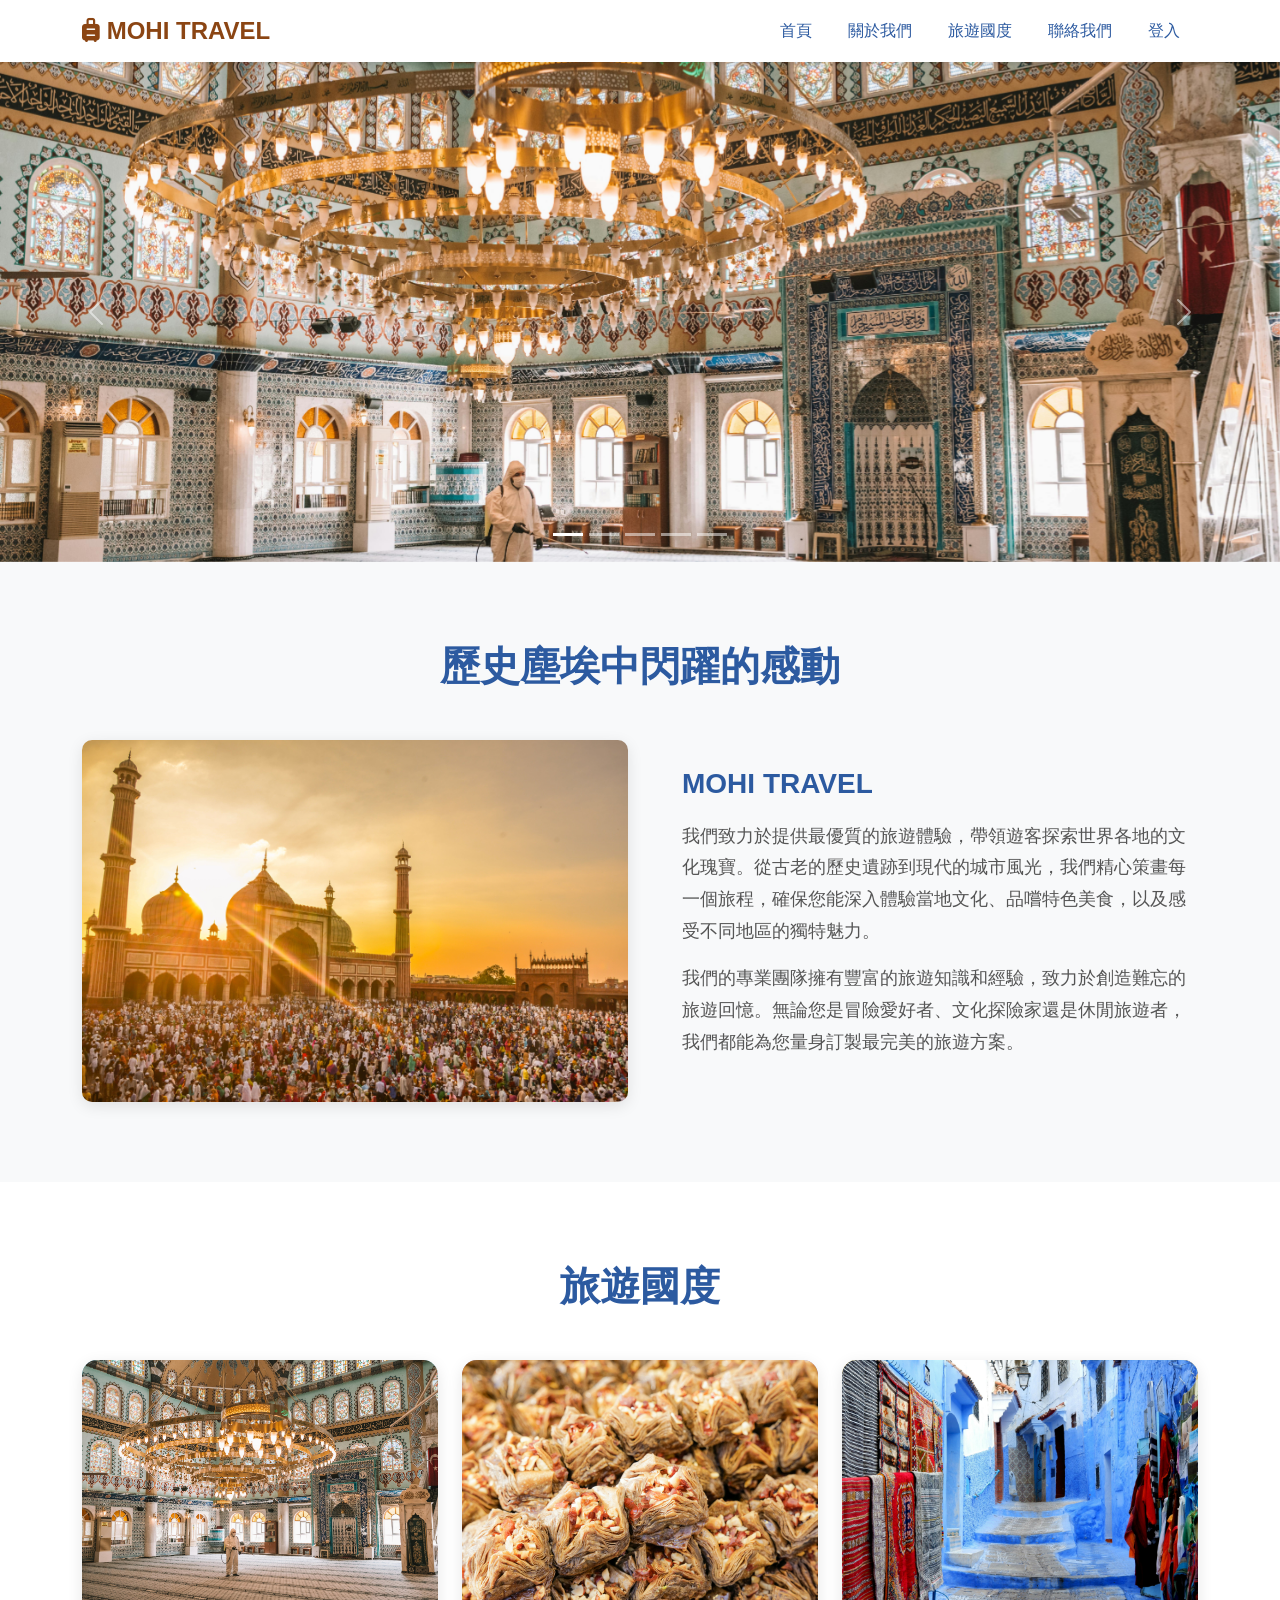
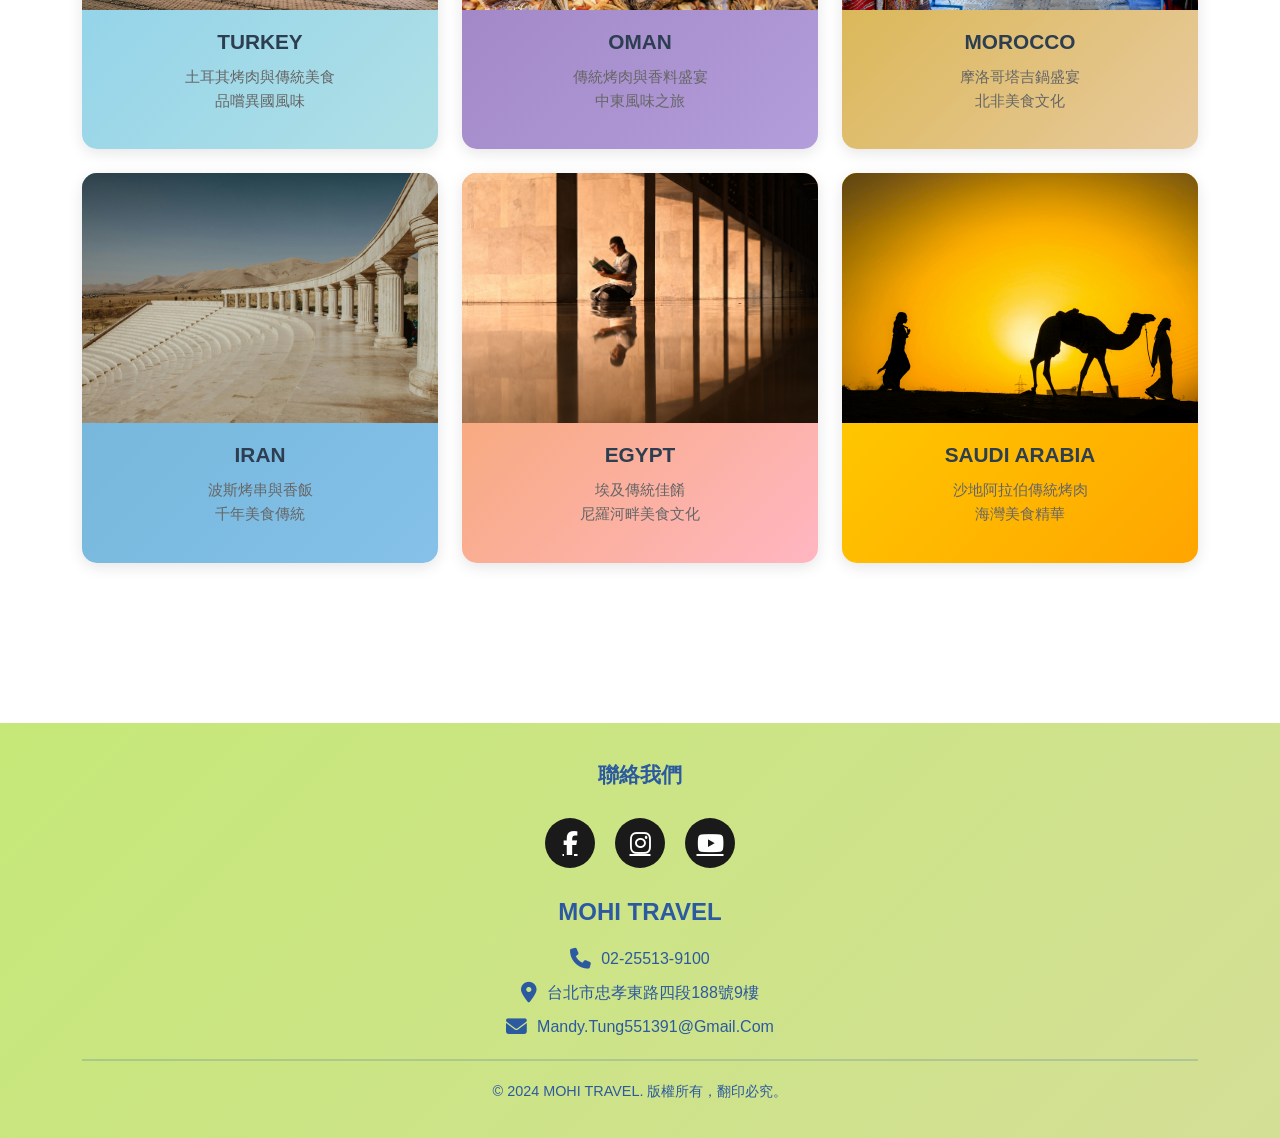
==== index.html @ f5dbd7e9 "Initial website commit" ====
<!DOCTYPE html>
<html lang="zh-TW">
<head>
    <meta charset="UTF-8">
    <meta name="viewport" content="width=device-width, initial-scale=1.0">
    <title>MOHI TRAVEL - 旅遊世界</title>
    <!-- Bootstrap CSS -->
    <link href="css/bootstrap.min.css" rel="stylesheet">
    <!-- Icons CSS -->
    <link rel="stylesheet" href="css/icons.css">
    <!-- Custom Styles -->
    <link rel="stylesheet" href="css/style.css">
</head>
<body>
    <!-- Navigation Bar -->
    <nav class="navbar navbar-expand-lg navbar-light sticky-top">
        <div class="container">
            <a class="navbar-brand" href="#home">
                <i class="fas fa-suitcase-rolling"></i> MOHI TRAVEL
            </a>
            <button class="navbar-toggler" type="button" data-bs-toggle="collapse" data-bs-target="#navbarNav">
                <span class="navbar-toggler-icon"></span>
            </button>
            <div class="collapse navbar-collapse" id="navbarNav">
                <ul class="navbar-nav ms-auto">
                    <li class="nav-item">
                        <a class="nav-link" href="#home">首頁</a>
                    </li>
                    <li class="nav-item">
                        <a class="nav-link" href="#about">關於我們</a>
                    </li>
                    <li class="nav-item">
                        <a class="nav-link" href="#products">旅遊國度</a>
                    </li>
                    <li class="nav-item">
                        <a class="nav-link" href="#contact">聯絡我們</a>
                    </li>
                    <li class="nav-item">
                        <a class="nav-link" href="#login">登入</a>
                    </li>
                </ul>
            </div>
        </div>
    </nav>

    <!-- Carousel Section -->
    <section id="home" class="carousel-section">
        <div id="carouselExampleIndicators" class="carousel slide" data-bs-ride="carousel">
            <div class="carousel-indicators">
                <button type="button" data-bs-target="#carouselExampleIndicators" data-bs-slide-to="0" class="active"></button>
                <button type="button" data-bs-target="#carouselExampleIndicators" data-bs-slide-to="1"></button>
                <button type="button" data-bs-target="#carouselExampleIndicators" data-bs-slide-to="2"></button>
                <button type="button" data-bs-target="#carouselExampleIndicators" data-bs-slide-to="3"></button>
                <button type="button" data-bs-target="#carouselExampleIndicators" data-bs-slide-to="4"></button>
            </div>
            <div class="carousel-inner">
                <div class="carousel-item active">
                    <img src="images/TURKEY.jpg" class="d-block w-100" alt="土耳其">
                </div>
                <div class="carousel-item">
                    <img src="images/pexels-anthony-rahayel-125801377-16107643.jpg" class="d-block w-100" alt="阿曼">
                </div>
                <div class="carousel-item">
                    <img src="images/MOROCCO.jpg" class="d-block w-100" alt="摩洛哥">
                </div>
                <div class="carousel-item">
                    <img src="images/IRAN.jpg" class="d-block w-100" alt="伊朗">
                </div>
                <div class="carousel-item">
                    <img src="images/ARB.jpg" class="d-block w-100" alt="埃及">
                </div>
            </div>
            <button class="carousel-control-prev" type="button" data-bs-target="#carouselExampleIndicators" data-bs-slide="prev">
                <span class="carousel-control-prev-icon"></span>
            </button>
            <button class="carousel-control-next" type="button" data-bs-target="#carouselExampleIndicators" data-bs-slide="next">
                <span class="carousel-control-next-icon"></span>
            </button>
        </div>
    </section>

    <!-- About Section -->
    <section id="about" class="about-section">
        <div class="container">
            <h2 class="about-title">歷史塵埃中閃躍的感動</h2>
            <div class="row align-items-center">
                <div class="col-lg-6 mb-4 mb-lg-0">
                    <img src="images/pexels-rayn-l-1656184-3163677.jpg" alt="關於我們" class="img-fluid about-image">
                </div>
                <div class="col-lg-6">
                    <div class="about-text">
                        <h3>MOHI TRAVEL</h3>
                        <p>
                            我們致力於提供最優質的旅遊體驗，帶領遊客探索世界各地的文化瑰寶。從古老的歷史遺跡到現代的城市風光，我們精心策畫每一個旅程，確保您能深入體驗當地文化、品嚐特色美食，以及感受不同地區的獨特魅力。
                        </p>
                        <p>
                            我們的專業團隊擁有豐富的旅遊知識和經驗，致力於創造難忘的旅遊回憶。無論您是冒險愛好者、文化探險家還是休閒旅遊者，我們都能為您量身訂製最完美的旅遊方案。
                        </p>
                    </div>
                </div>
            </div>
        </div>
    </section>

    <!-- Products Section -->
    <section id="products" class="products-section">
        <div class="container">
            <h2 class="products-title">旅遊國度</h2>
            <div class="row g-4">
                <!-- Turkey Card -->
                <div class="col-md-6 col-lg-4">
                    <div class="product-card card-turkey">
                        <img src="images/TURKEY.jpg" alt="土耳其美食" class="product-card-img">
                        <div class="product-card-body">
                            <h5 class="product-card-title">TURKEY</h5>
                            <p class="product-card-text">
                                土耳其烤肉與傳統美食<br>品嚐異國風味
                            </p>
                        </div>
                    </div>
                </div>

                <!-- Oman Card -->
                <div class="col-md-6 col-lg-4">
                    <div class="product-card card-oman">
                        <img src="images/pexels-anthony-rahayel-125801377-16107643.jpg" alt="阿曼美食" class="product-card-img">
                        <div class="product-card-body">
                            <h5 class="product-card-title">OMAN</h5>
                            <p class="product-card-text">
                                傳統烤肉與香料盛宴<br>中東風味之旅
                            </p>
                        </div>
                    </div>
                </div>

                <!-- Morocco Card -->
                <div class="col-md-6 col-lg-4">
                    <div class="product-card card-morocco">
                        <img src="images/MOROCCO.jpg" alt="摩洛哥美食" class="product-card-img">
                        <div class="product-card-body">
                            <h5 class="product-card-title">MOROCCO</h5>
                            <p class="product-card-text">
                                摩洛哥塔吉鍋盛宴<br>北非美食文化
                            </p>
                        </div>
                    </div>
                </div>

                <!-- Iran Card -->
                <div class="col-md-6 col-lg-4">
                    <div class="product-card card-iran">
                        <img src="images/IRAN.jpg" alt="伊朗美食" class="product-card-img">
                        <div class="product-card-body">
                            <h5 class="product-card-title">IRAN</h5>
                            <p class="product-card-text">
                                波斯烤串與香飯<br>千年美食傳統
                            </p>
                        </div>
                    </div>
                </div>

                <!-- Egypt Card -->
                <div class="col-md-6 col-lg-4">
                    <div class="product-card card-egypt">
                        <img src="images/ANNA.jpg" alt="埃及美食" class="product-card-img">
                        <div class="product-card-body">
                            <h5 class="product-card-title">EGYPT</h5>
                            <p class="product-card-text">
                                埃及傳統佳餚<br>尼羅河畔美食文化
                            </p>
                        </div>
                    </div>
                </div>

                <!-- Saudi Arabia Card -->
                <div class="col-md-6 col-lg-4">
                    <div class="product-card card-saudi">
                        <img src="images/ARB.jpg" alt="沙地阿拉伯美食" class="product-card-img">
                        <div class="product-card-body">
                            <h5 class="product-card-title">SAUDI ARABIA</h5>
                            <p class="product-card-text">
                                沙地阿拉伯傳統烤肉<br>海灣美食精華
                            </p>
                        </div>
                    </div>
                </div>
            </div>
        </div>
    </section>

    <!-- Footer -->
    <footer id="contact" class="footer">
        <div class="container">
            <h3 class="footer-title">聯絡我們</h3>
            
            <!-- Social Icons -->
            <div class="social-icons">
                <a href="https://facebook.com" target="_blank" title="Facebook">
                    <i class="fab fa-facebook-f"></i>
                </a>
                <a href="https://instagram.com" target="_blank" title="Instagram">
                    <i class="fab fa-instagram"></i>
                </a>
                <a href="https://youtube.com" target="_blank" title="YouTube">
                    <i class="fab fa-youtube"></i>
                </a>
            </div>

            <!-- Contact Information -->
            <div class="contact-info">
                <h4 style="color: #2c5aa0; font-weight: bold; margin-bottom: 20px;">MOHI TRAVEL</h4>
                
                <div class="contact-item">
                    <i class="fas fa-phone"></i>
                    <span>02-25513-9100</span>
                </div>
                
                <div class="contact-item">
                    <i class="fas fa-map-marker-alt"></i>
                    <span>台北市忠孝東路四段188號9樓</span>
                </div>
                
                <div class="contact-item">
                    <i class="fas fa-envelope"></i>
                    <span>Mandy.Tung551391@Gmail.Com</span>
                </div>
            </div>

            <!-- Copyright -->
            <div class="copyright">
                <p>&copy; 2024 MOHI TRAVEL. 版權所有，翻印必究。</p>
            </div>
        </div>
    </footer>

    <!-- Bootstrap JS -->
    <script src="js/bootstrap.bundle.min.js"></script>
</body>
</html>
---- css/icons.css ----
/* Font Awesome Icons */
@import url('https://cdnjs.cloudflare.com/ajax/libs/font-awesome/6.4.0/css/all.min.css');
---- css/style.css ----
/* General Styles */
body {
    font-family: 'Microsoft YaHei', Arial, sans-serif;
}

/* Navigation Bar */
.navbar {
    background-color: #fff;
    box-shadow: 0 2px 4px rgba(0,0,0,0.1);
}

.navbar-brand {
    font-weight: bold;
    font-size: 1.5rem;
    color: #8B4513 !important;
}

.nav-link {
    color: #2c5aa0 !important;
    font-weight: 500;
    margin: 0 10px;
}

.nav-link:hover {
    color: #8B4513 !important;
}

/* Carousel */
.carousel-item {
    height: 500px;
    object-fit: cover;
}

.carousel-item img {
    height: 100%;
    object-fit: cover;
}

/* About Section */
.about-section {
    padding: 80px 0;
    background-color: #f8f9fa;
}

.about-title {
    color: #2c5aa0;
    font-size: 2.5rem;
    font-weight: bold;
    text-align: center;
    margin-bottom: 50px;
}

.about-image {
    border-radius: 10px;
    box-shadow: 0 4px 15px rgba(0,0,0,0.1);
}

.about-text {
    padding-left: 30px;
}

.about-text h3 {
    color: #2c5aa0;
    font-weight: bold;
    margin-bottom: 20px;
}

.about-text p {
    color: #555;
    line-height: 1.8;
    font-size: 1.1rem;
}

/* Product Section */
.products-section {
    padding: 80px 0;
}

.products-title {
    color: #2c5aa0;
    font-size: 2.5rem;
    font-weight: bold;
    text-align: center;
    margin-bottom: 50px;
}

.product-card {
    border-radius: 15px;
    overflow: hidden;
    box-shadow: 0 4px 15px rgba(0,0,0,0.1);
    transition: transform 0.3s ease;
    height: 100%;
}

.product-card:hover {
    transform: translateY(-10px);
}

.product-card-img {
    height: 250px;
    object-fit: cover;
}

.product-card-body {
    padding: 20px;
    text-align: center;
}

.product-card-title {
    font-weight: bold;
    font-size: 1.3rem;
    color: #2c3e50;
    margin-bottom: 10px;
}

.product-card-text {
    color: #666;
    font-size: 0.95rem;
    line-height: 1.6;
}

/* Country Cards Specific Colors */
.card-turkey {
    background: linear-gradient(135deg, #87CEEB 0%, #B0E0E6 100%);
}

.card-oman {
    background: linear-gradient(135deg, #9B7EBD 0%, #B39DDB 100%);
}

.card-morocco {
    background: linear-gradient(135deg, #D4AF37 0%, #E8CA9E 100%);
}

.card-iran {
    background: linear-gradient(135deg, #6FB3D5 0%, #85C1E9 100%);
}

.card-egypt {
    background: linear-gradient(135deg, #F4A460 0%, #FFB6C1 100%);
}

.card-saudi {
    background: linear-gradient(135deg, #FFD700 0%, #FFA500 100%);
}

/* Footer */
.footer {
    background: linear-gradient(135deg, #C5E878 0%, #D4DF96 100%);
    padding: 40px 0 20px;
    margin-top: 80px;
}

.footer-title {
    color: #2c5aa0;
    font-weight: bold;
    font-size: 1.3rem;
    text-align: center;
    margin-bottom: 30px;
}

.social-icons {
    display: flex;
    justify-content: center;
    gap: 20px;
    margin-bottom: 30px;
}

.social-icons a {
    display: inline-flex;
    align-items: center;
    justify-content: center;
    width: 50px;
    height: 50px;
    background-color: #1a1a1a;
    border-radius: 50%;
    color: white;
    font-size: 1.5rem;
    transition: background-color 0.3s ease;
}

.social-icons a:hover {
    background-color: #2c5aa0;
    text-decoration: none;
}

.contact-info {
    text-align: center;
    color: #2c5aa0;
    margin-bottom: 20px;
}

.contact-info p {
    margin: 10px 0;
    font-weight: 500;
}

.contact-item {
    display: flex;
    align-items: center;
    justify-content: center;
    gap: 10px;
    margin: 10px 0;
}

.contact-item i {
    font-size: 1.3rem;
}

.copyright {
    text-align: center;
    padding-top: 20px;
    border-top: 2px solid rgba(44, 90, 160, 0.2);
    color: #2c5aa0;
    margin-top: 20px;
    font-size: 0.9rem;
}
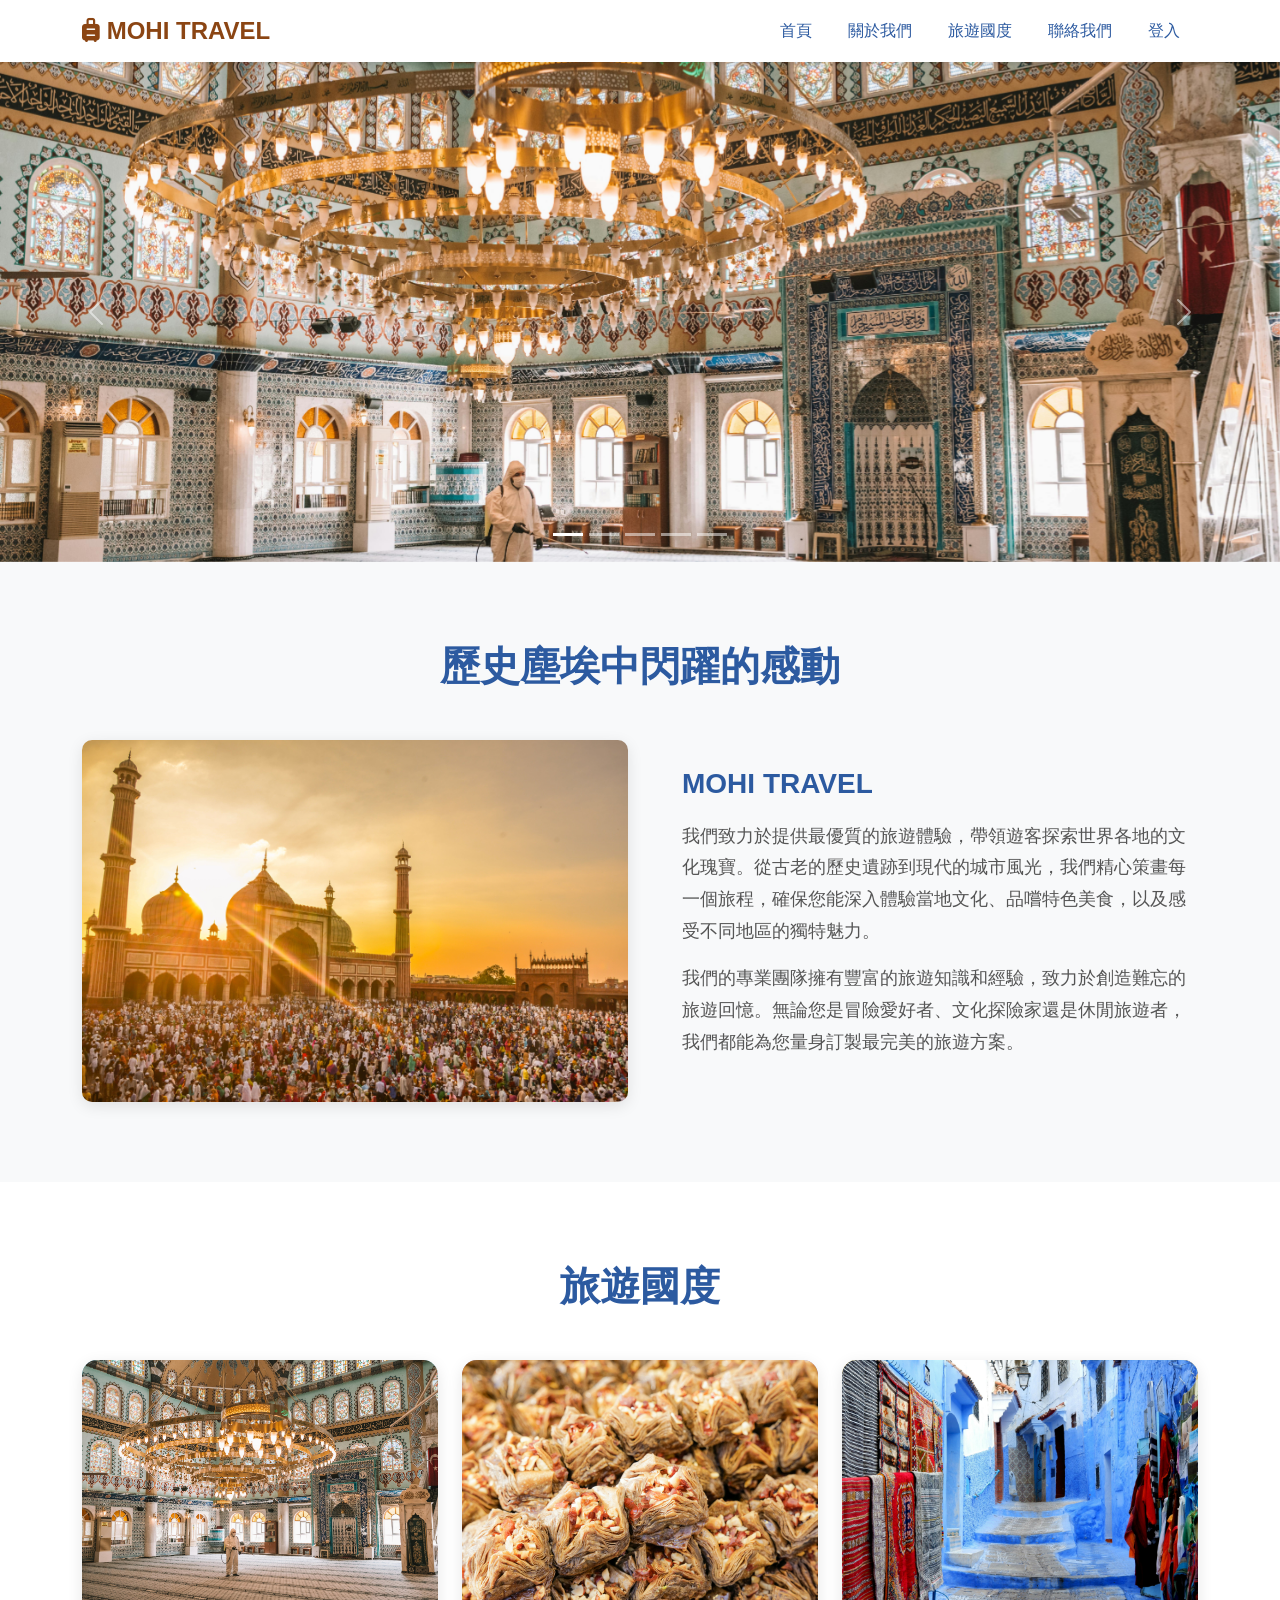
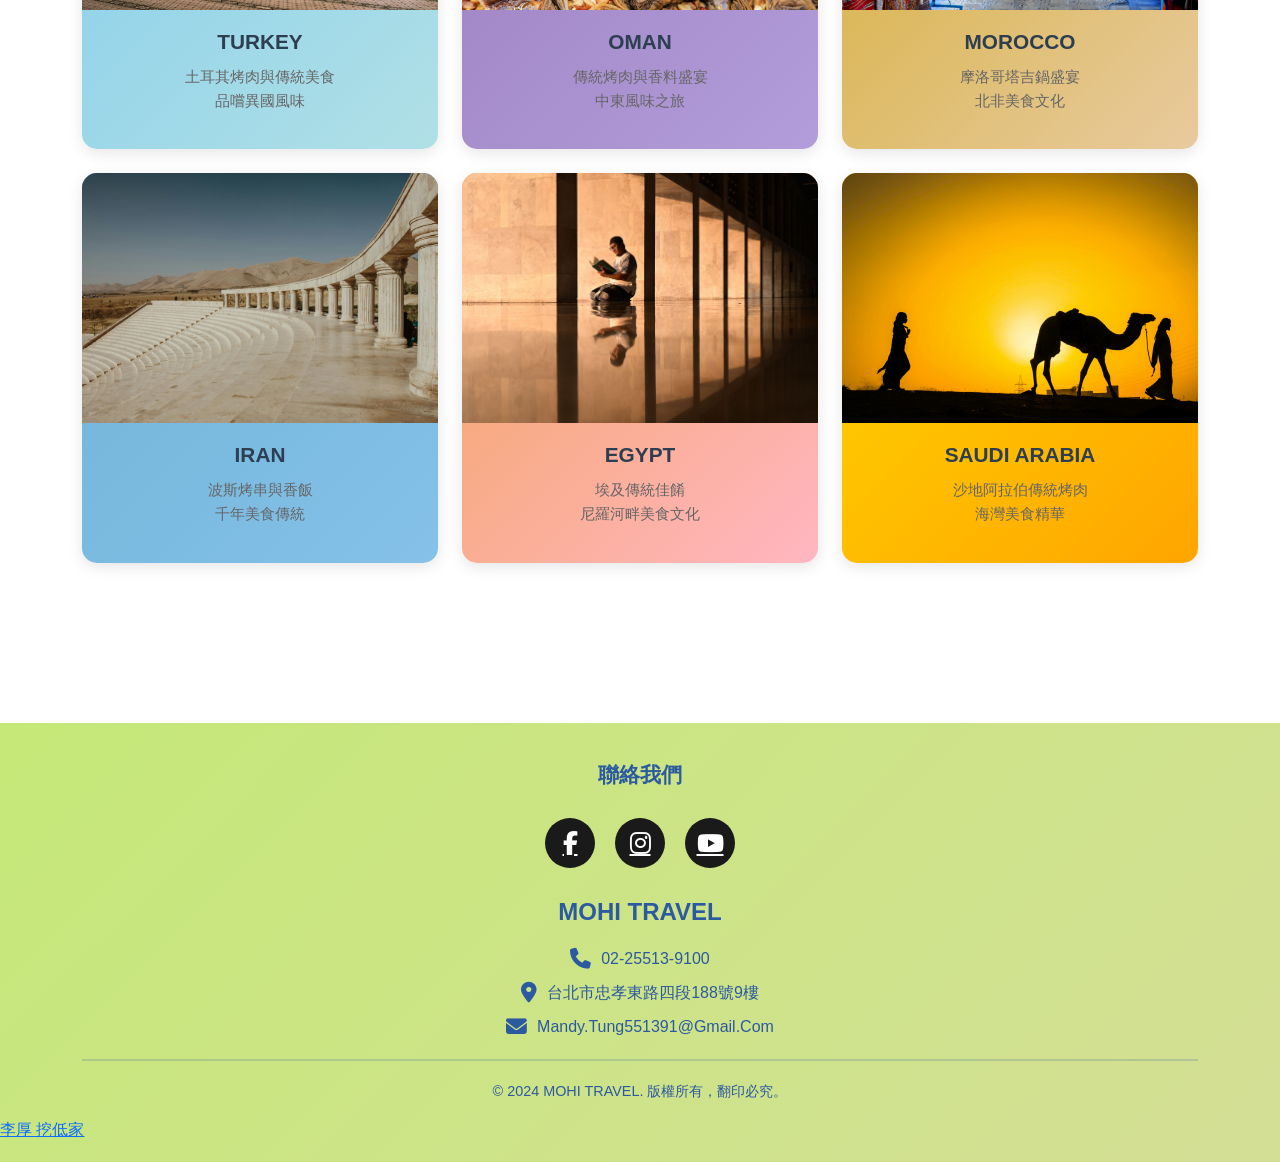
==== commit 8190024e: "fix: GA4 add_to_cart event listener on btnstyle" ====
--- a/index.html
+++ b/index.html
@@ -10,6 +10,15 @@
     <link rel="stylesheet" href="css/icons.css">
     <!-- Custom Styles -->
     <link rel="stylesheet" href="css/style.css">
+    <!-- Google tag (gtag.js) -->
+    <script async src="https://www.googletagmanager.com/gtag/js?id=G-MBJXNG1E0V"></script>
+    <script>
+    window.dataLayer = window.dataLayer || [];
+    function gtag(){dataLayer.push(arguments);}
+    gtag('js', new Date());
+
+    gtag('config', 'G-MBJXNG1E0V');
+    </script>
 </head>
 <body>
     <!-- Navigation Bar -->
@@ -231,9 +240,52 @@
                 <p>&copy; 2024 MOHI TRAVEL. 版權所有，翻印必究。</p>
             </div>
         </div>
+        <a href="#" type="button" class="btnstyle" id="btnstyle">李厚 挖低家</a>
     </footer>
 
     <!-- Bootstrap JS -->
     <script src="js/bootstrap.bundle.min.js"></script>
+        <script>
+        (function(){
+            var btn = document.getElementById('btnstyle') || document.querySelector('.btnstyle');
+            if(!btn) return;
+            btn.addEventListener('click', function(){
+                var eventParams = {
+                    currency: "USD",
+                    value: 30.03,
+                    coupon: "SUMMER_FUN",
+                    payment_type: "Credit Card",
+                    items: [
+                        {
+                            item_id: "SKU_12345",
+                            item_name: "Stan and Friends Tee",
+                            affiliation: "Google Merchandise Store",
+                            coupon: "SUMMER_FUN",
+                            discount: 2.22,
+                            index: 0,
+                            item_brand: "Google",
+                            item_category: "Apparel",
+                            item_category2: "Adult",
+                            item_category3: "Shirts",
+                            item_category4: "Crew",
+                            item_category5: "Short sleeve",
+                            item_list_id: "related_products",
+                            item_list_name: "Related Products",
+                            item_variant: "green",
+                            location_id: "ChIJIQBpAG2ahYAR_6128GcTUEo",
+                            price: 10.01,
+                            google_business_vertical: "retail",
+                            quantity: 3
+                        }
+                    ]
+                };
+                if (typeof gtag === 'function') {
+                    gtag('event', 'add_to_cart', eventParams);
+                } else {
+                    console.warn('gtag not defined');
+                }
+            }, false);
+        })();
+        </script>
 </body>
 </html>
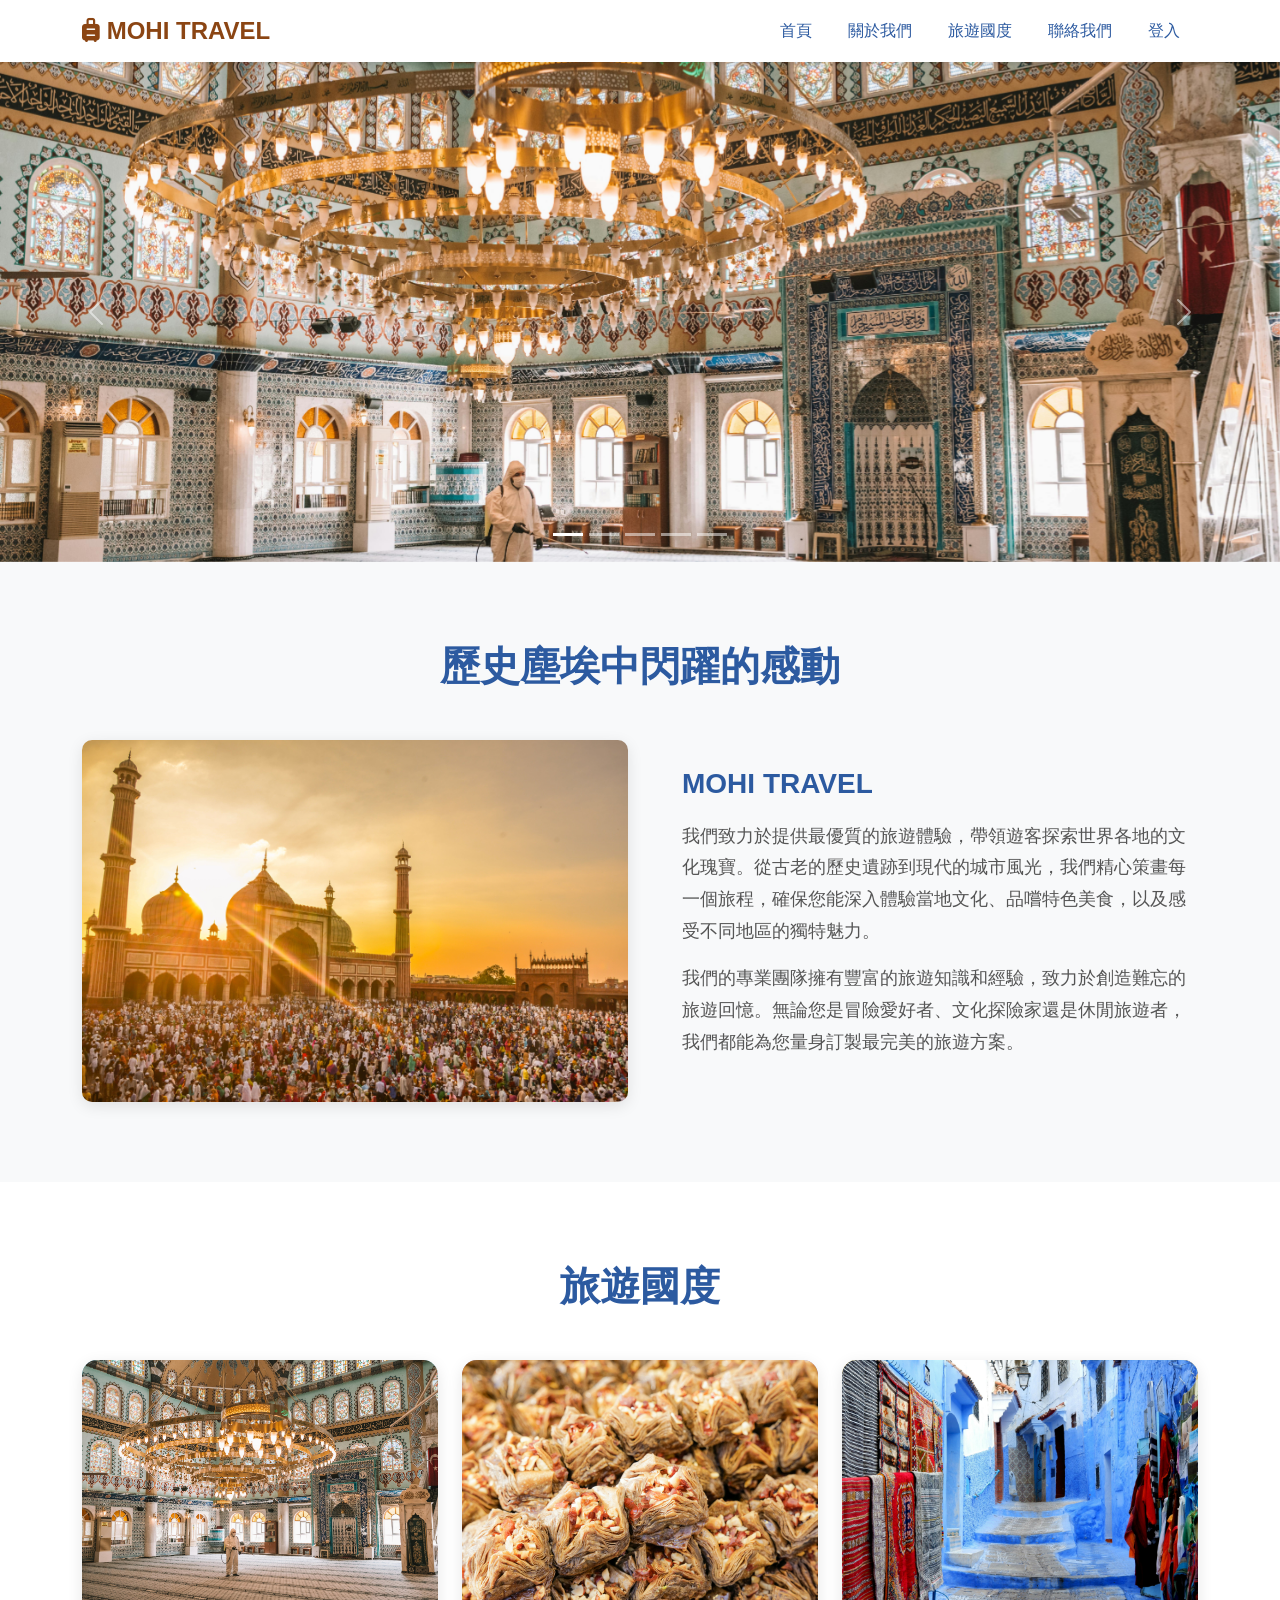
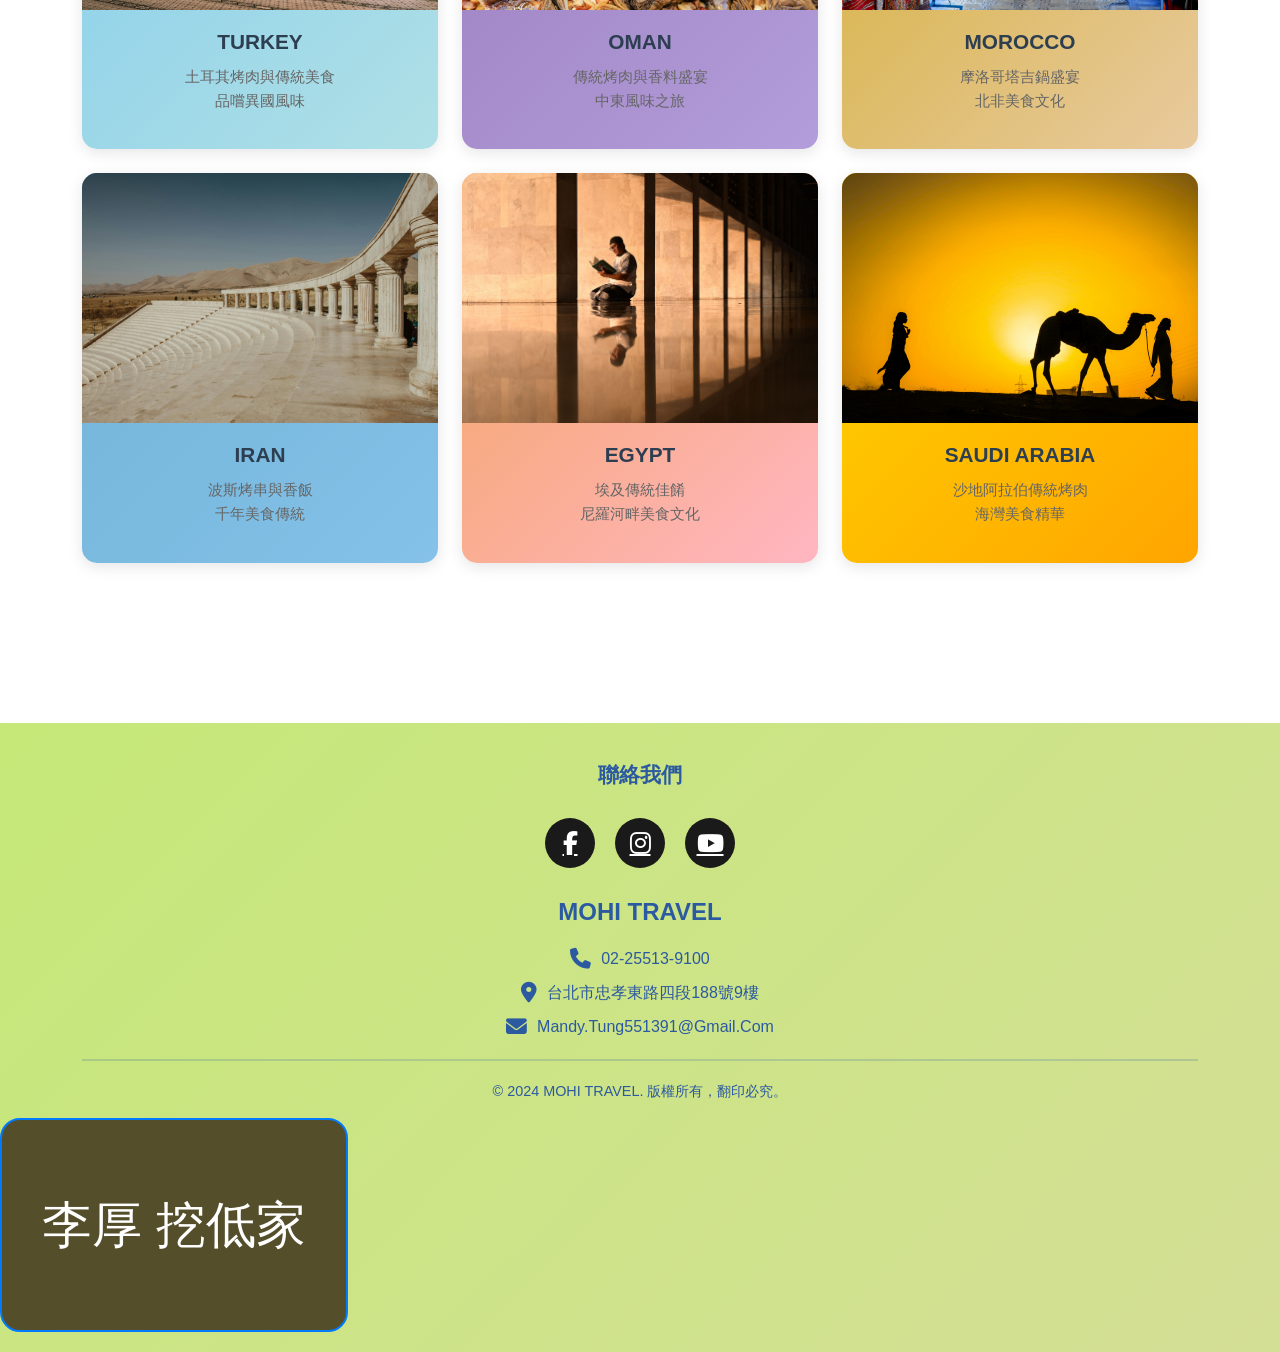
==== commit 3be0b45f: "chore: update GA add_to_cart event and button styles" ====
--- a/index.html
+++ b/index.html
@@ -251,8 +251,8 @@
             if(!btn) return;
             btn.addEventListener('click', function(){
                 var eventParams = {
-                    currency: "USD",
-                    value: 30.03,
+                    currency: "TWD",
+                    value: 1000,
                     coupon: "SUMMER_FUN",
                     payment_type: "Credit Card",
                     items: [
--- a/css/style.css
+++ b/css/style.css
@@ -215,3 +215,17 @@
     margin-top: 20px;
     font-size: 0.9rem;
 }
+a.btnstyle {
+  color:white;
+  background-color:hsl(50 33% 25%);
+  font-size: 50px;
+  padding: 30px 40px;
+  border:2px solid #007bff;
+  border-radius:20px;
+  cursor: pointer;
+  text-decoration: none;
+  line-height:3em;
+}
+a.btnstyle:hover {
+  background-color:#00438a;
+}
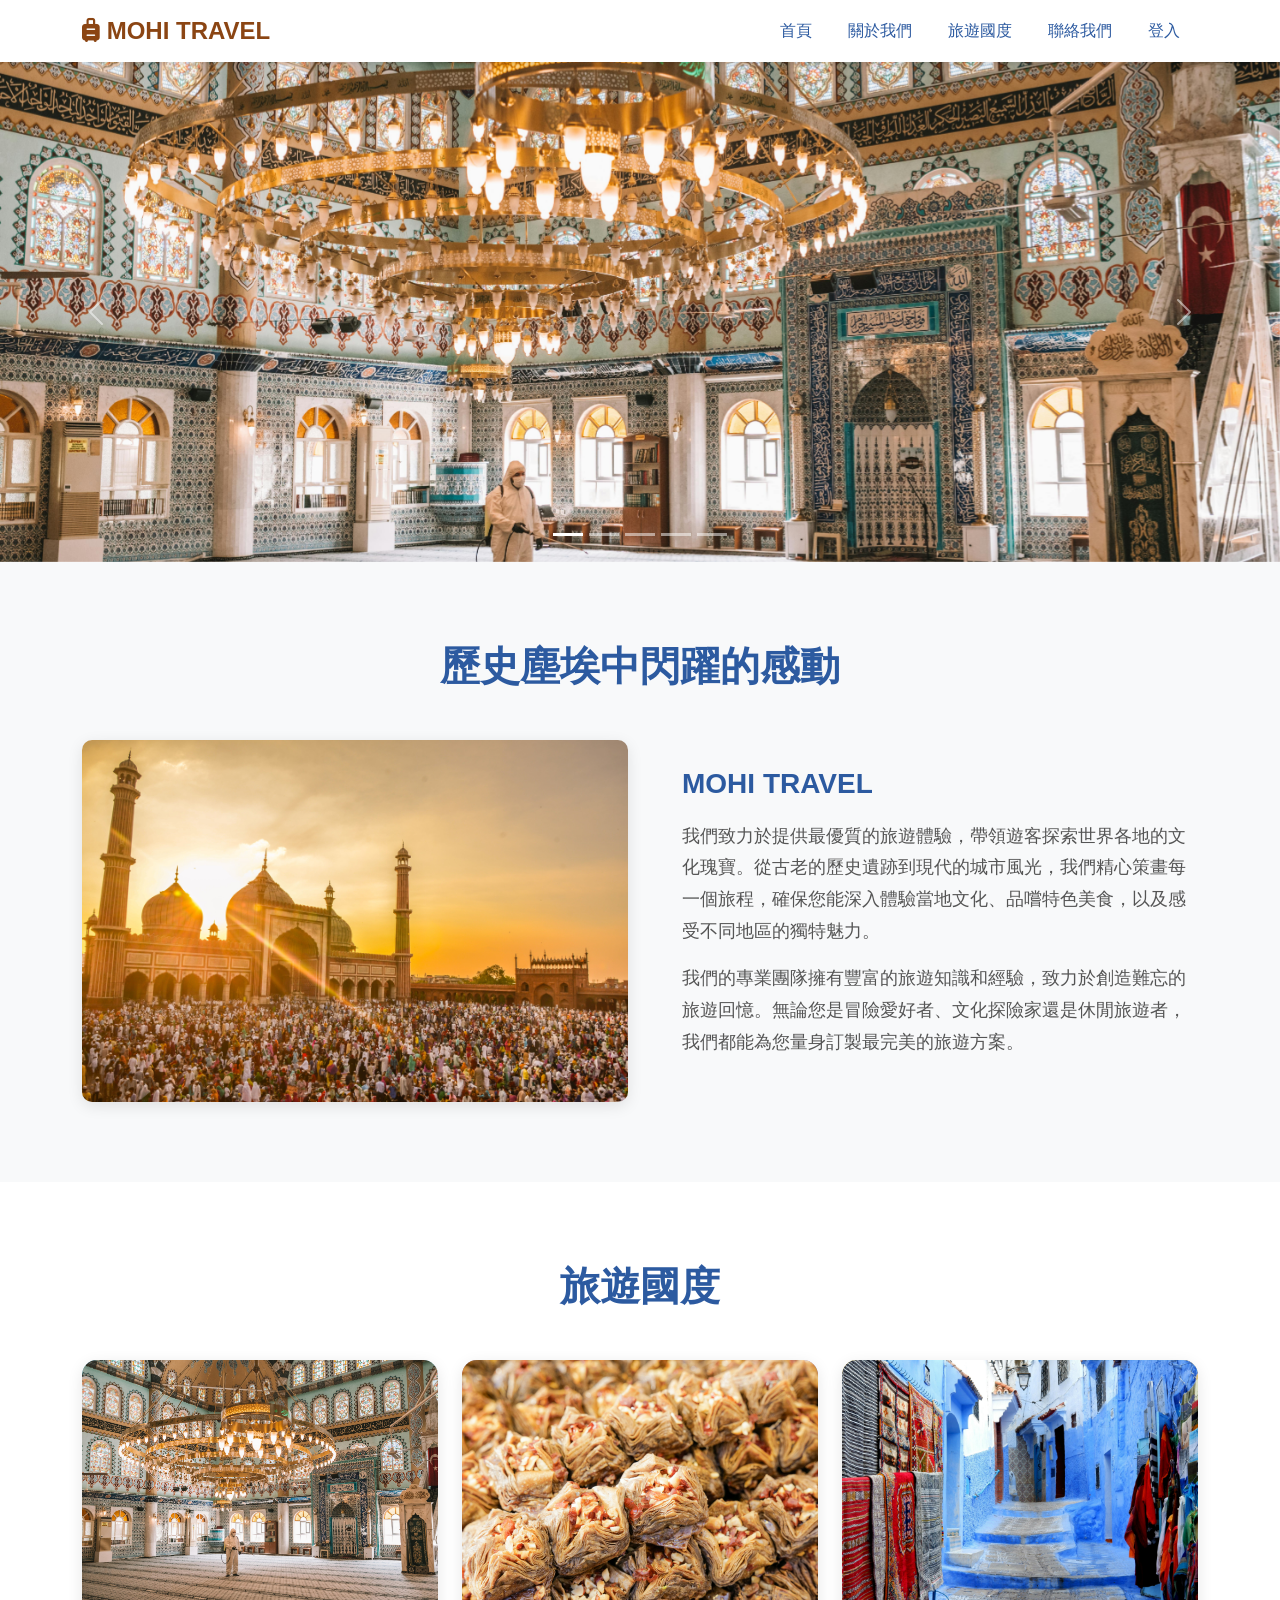
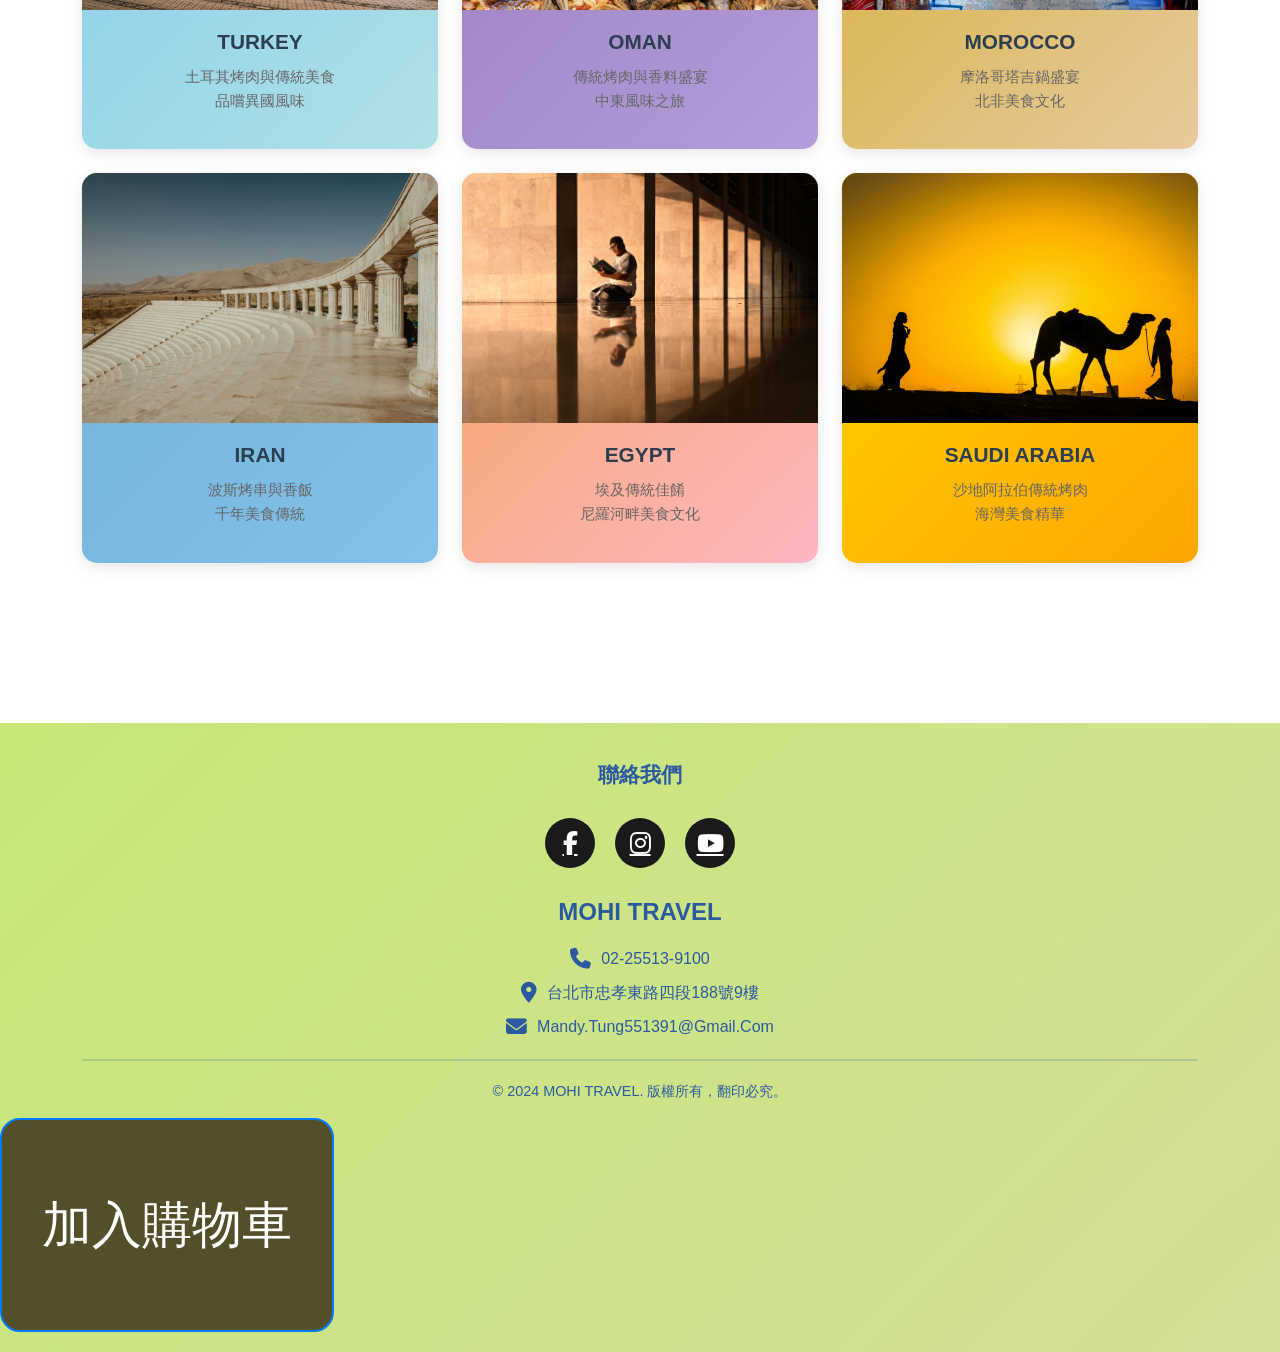
==== commit e326112b: "Fix Google tag tracking scripts" ====
--- a/index.html
+++ b/index.html
@@ -12,12 +12,13 @@
     <link rel="stylesheet" href="css/style.css">
     <!-- Google tag (gtag.js) -->
     <script async src="https://www.googletagmanager.com/gtag/js?id=G-MBJXNG1E0V"></script>
+    <script async src="https://www.googletagmanager.com/gtag/js?id=AW-18338762550"></script>
     <script>
-    window.dataLayer = window.dataLayer || [];
-    function gtag(){dataLayer.push(arguments);}
-    gtag('js', new Date());
-
-    gtag('config', 'G-MBJXNG1E0V');
+        window.dataLayer = window.dataLayer || [];
+        function gtag(){dataLayer.push(arguments);}
+        gtag('js', new Date());
+        gtag('config', 'G-MBJXNG1E0V');
+        gtag('config', 'AW-18338762550');
     </script>
 </head>
 <body>
@@ -240,7 +241,7 @@
                 <p>&copy; 2024 MOHI TRAVEL. 版權所有，翻印必究。</p>
             </div>
         </div>
-        <a href="#" type="button" class="btnstyle" id="btnstyle">李厚 挖低家</a>
+        <a href="#" type="button" class="btnstyle" id="btnstyle">加入購物車</a>
     </footer>
 
     <!-- Bootstrap JS -->
@@ -284,6 +285,7 @@
                 } else {
                     console.warn('gtag not defined');
                 }
+                window.location.href = 'goal.html';
             }, false);
         })();
         </script>
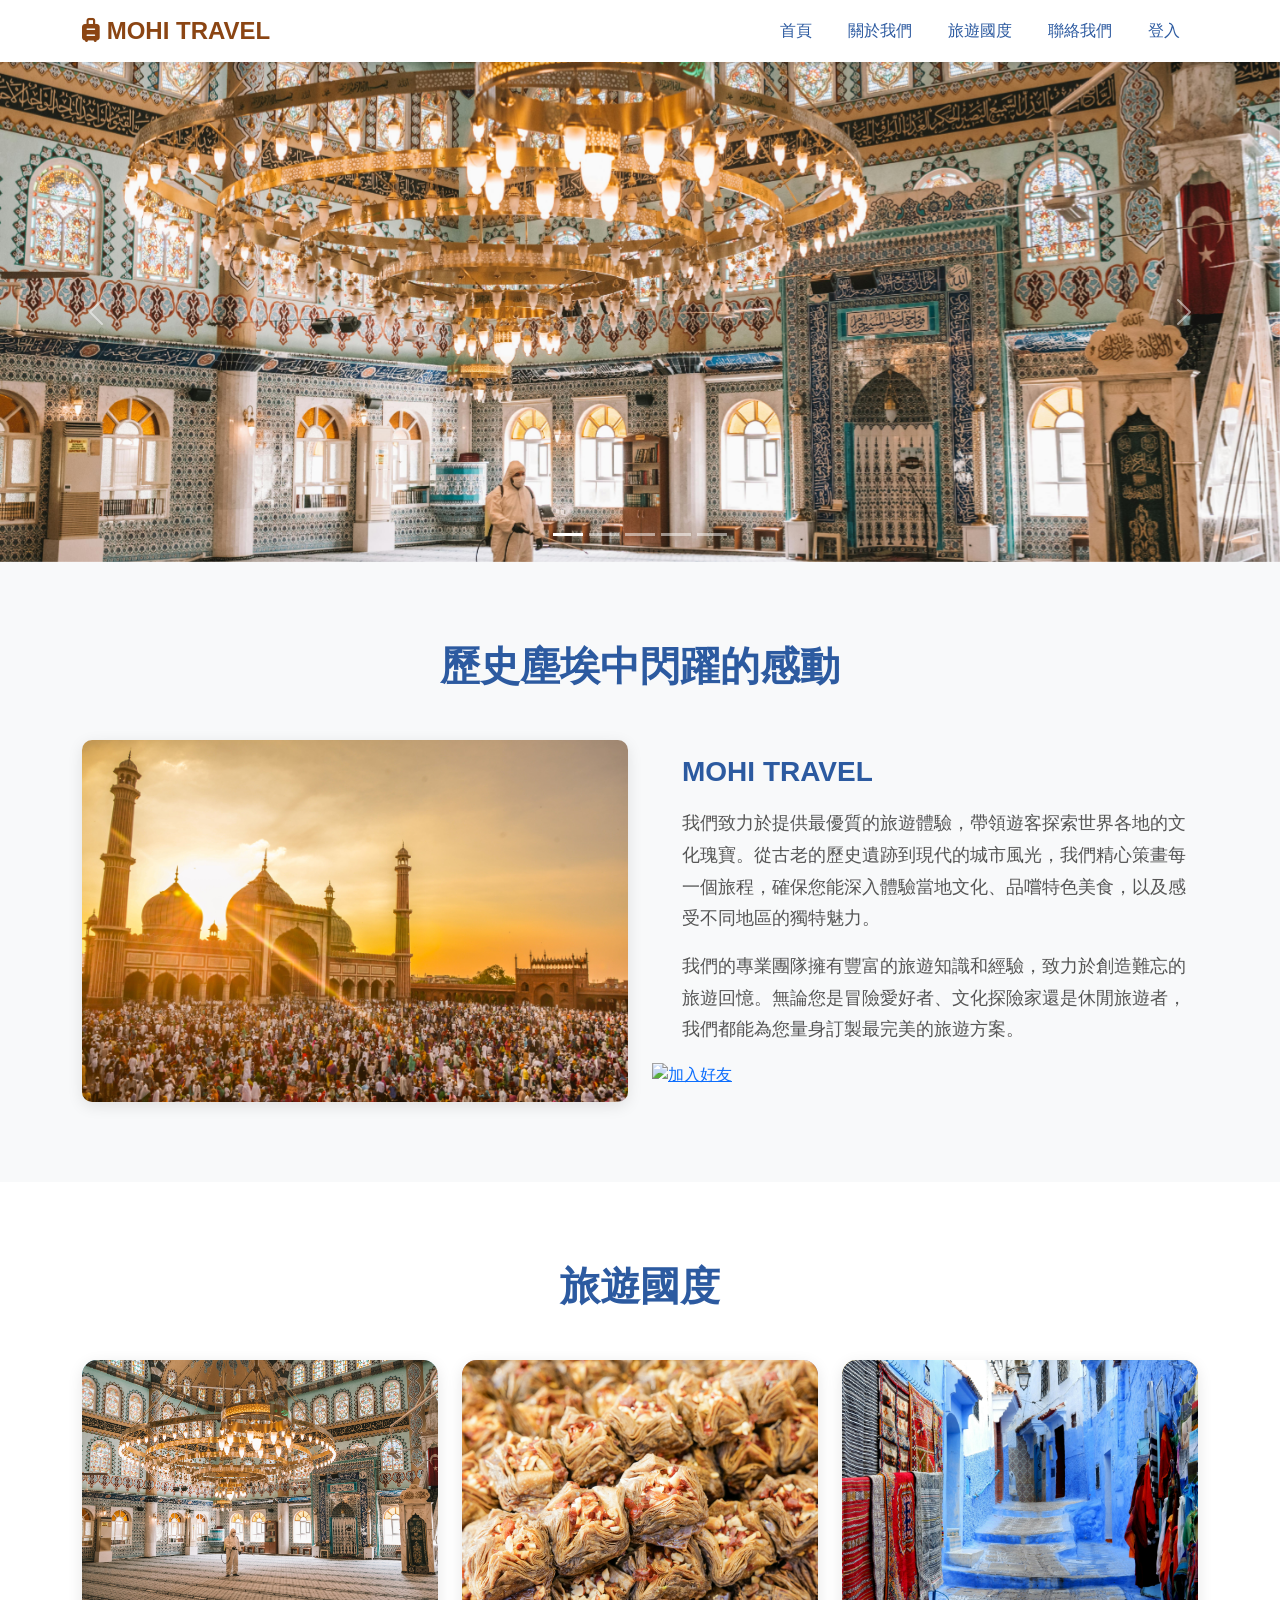
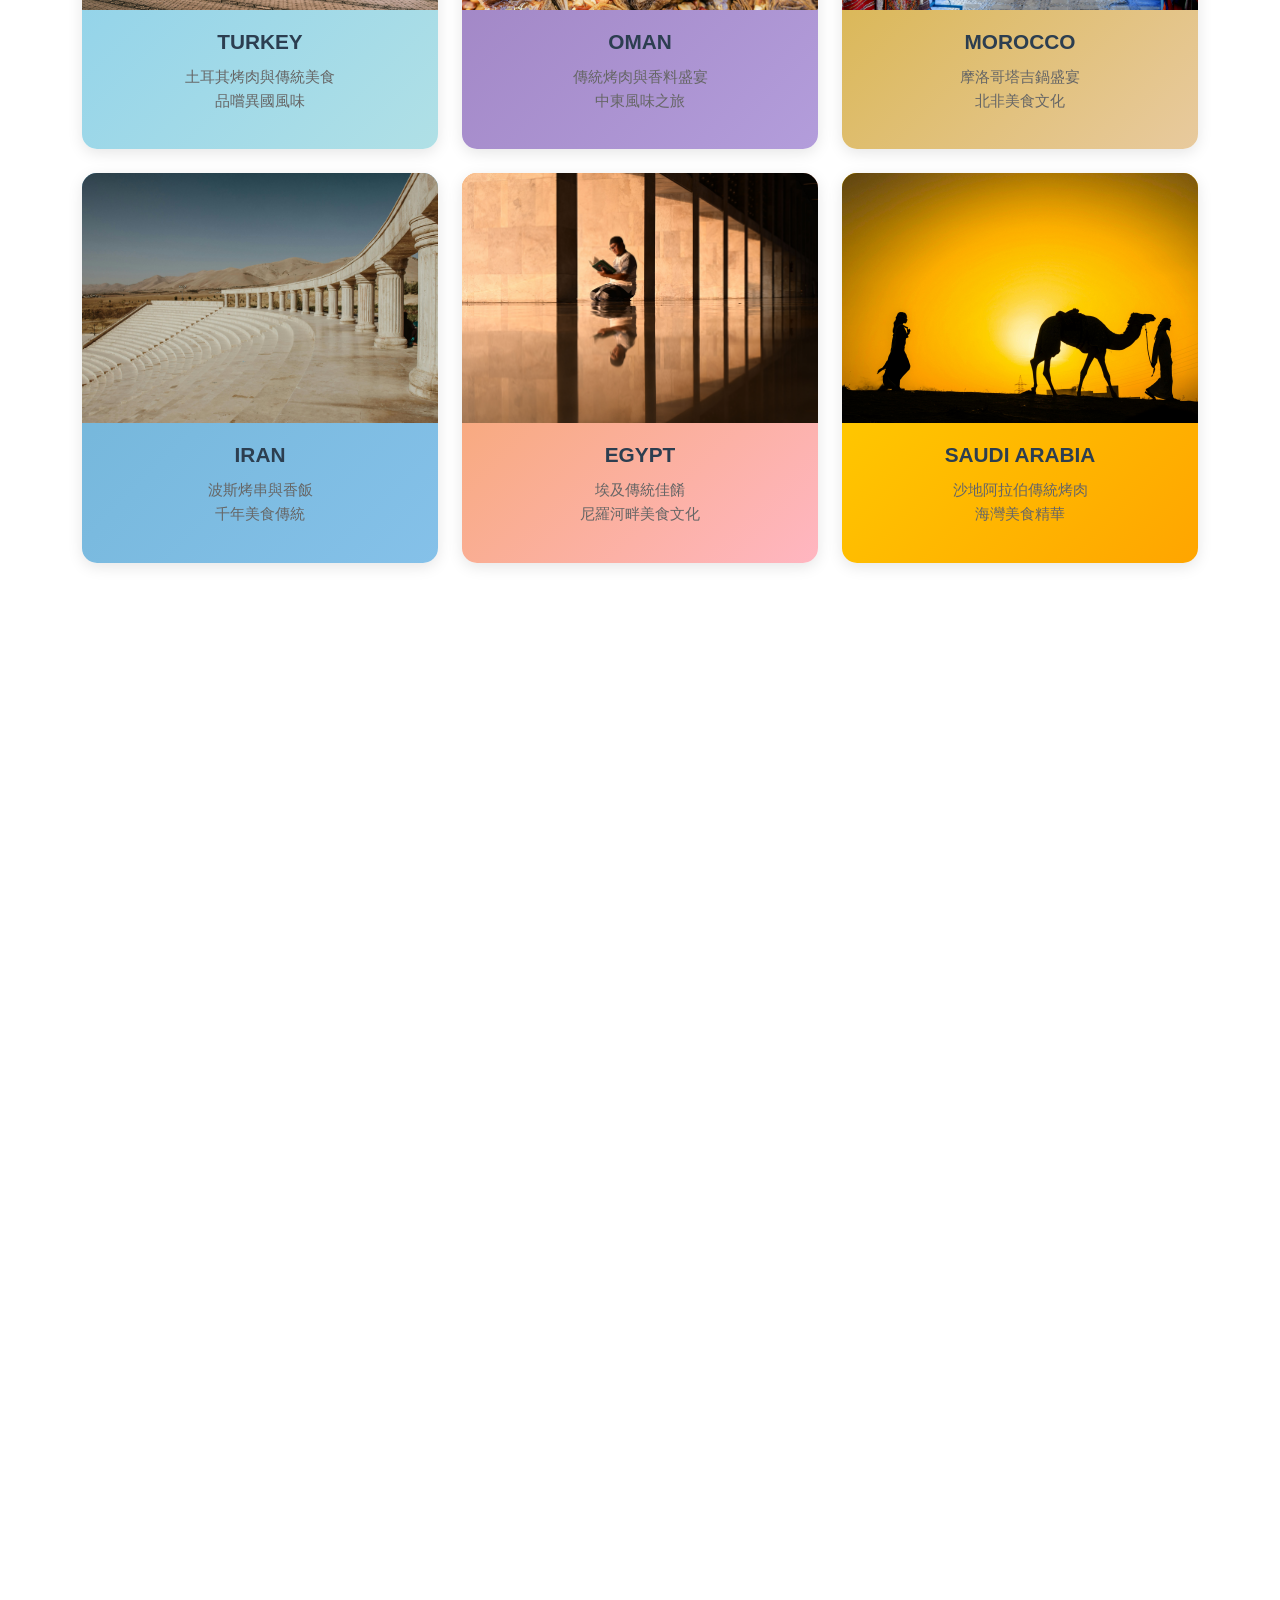
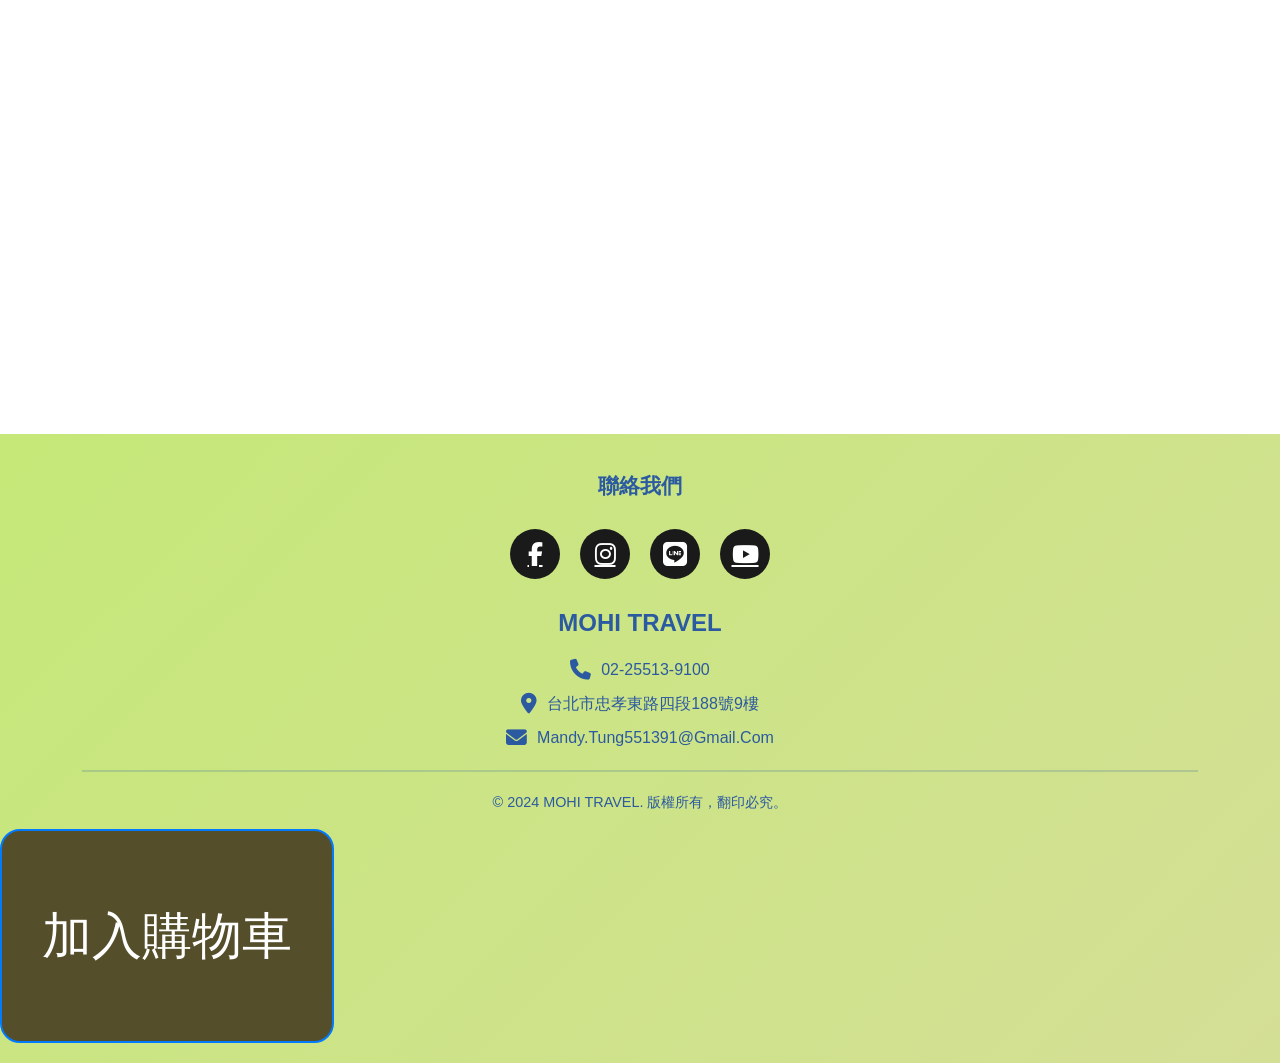
==== commit c8298ebe: "Add LINE CTA and embeds section" ====
--- a/index.html
+++ b/index.html
@@ -37,7 +37,7 @@
                         <a class="nav-link" href="#home">首頁</a>
                     </li>
                     <li class="nav-item">
-                        <a class="nav-link" href="#about">關於我們</a>
+                        <a class="nav-link" href="about.html">關於我們</a>
                     </li>
                     <li class="nav-item">
                         <a class="nav-link" href="#products">旅遊國度</a>
@@ -107,6 +107,11 @@
                             我們的專業團隊擁有豐富的旅遊知識和經驗，致力於創造難忘的旅遊回憶。無論您是冒險愛好者、文化探險家還是休閒旅遊者，我們都能為您量身訂製最完美的旅遊方案。
                         </p>
                     </div>
+                    <div class="about-cta mt-3">
+                        <a href="https://lin.ee/Z0IdrxL" target="_blank" rel="noopener noreferrer">
+                            <img src="https://scdn.line-apps.com/n/line_add_friends/btn/zh-Hant.png" alt="加入好友" height="36" border="0">
+                        </a>
+                    </div>
                 </div>
             </div>
         </div>
@@ -192,6 +197,26 @@
                                 沙地阿拉伯傳統烤肉<br>海灣美食精華
                             </p>
                         </div>
+                    </div>
+                </div>
+            </div>
+        </div>
+    </section>
+
+    <!-- Embeds Section -->
+    <section id="embeds" class="embeds-section py-5">
+        <div class="container">
+            <div class="row g-4">
+                <div class="col-12 col-md-6">
+                    <!-- Facebook post embed (responsive) -->
+                    <div class="ratio" style="--bs-aspect-ratio:66%;">
+                        <iframe src="https://www.facebook.com/plugins/post.php?href=https%3A%2F%2Fwww.facebook.com%2Fpermalink.php%3Fstory_fbid%3Dpfbid02uarBd3rKqL2w6zVL4mV6qk6KKot1H7uucmomsRNNgh5vw859QEfTSZ76nfuPYHRfl%26id%3D61588700740450&show_text=true&width=500" width="100%" height="658" style="border:none;overflow:hidden" scrolling="no" frameborder="0" allowfullscreen="true" allow="autoplay; clipboard-write; encrypted-media; picture-in-picture; web-share"></iframe>
+                    </div>
+                </div>
+                <div class="col-12 col-md-6">
+                    <!-- Google Form embed (responsive) -->
+                    <div style="width:100%;">
+                        <iframe src="https://forms.gle/vcLrQcvaVfBaK8eVA" width="100%" height="1208" frameborder="0" marginheight="0" marginwidth="0">載入中…</iframe>
                     </div>
                 </div>
             </div>
@@ -210,6 +235,9 @@
                 </a>
                 <a href="https://instagram.com" target="_blank" title="Instagram">
                     <i class="fab fa-instagram"></i>
+                </a>
+                <a href="https://lin.ee/zxQt8sL" target="_blank" title="LINE">
+                    <i class="fab fa-line"></i>
                 </a>
                 <a href="https://youtube.com" target="_blank" title="YouTube">
                     <i class="fab fa-youtube"></i>
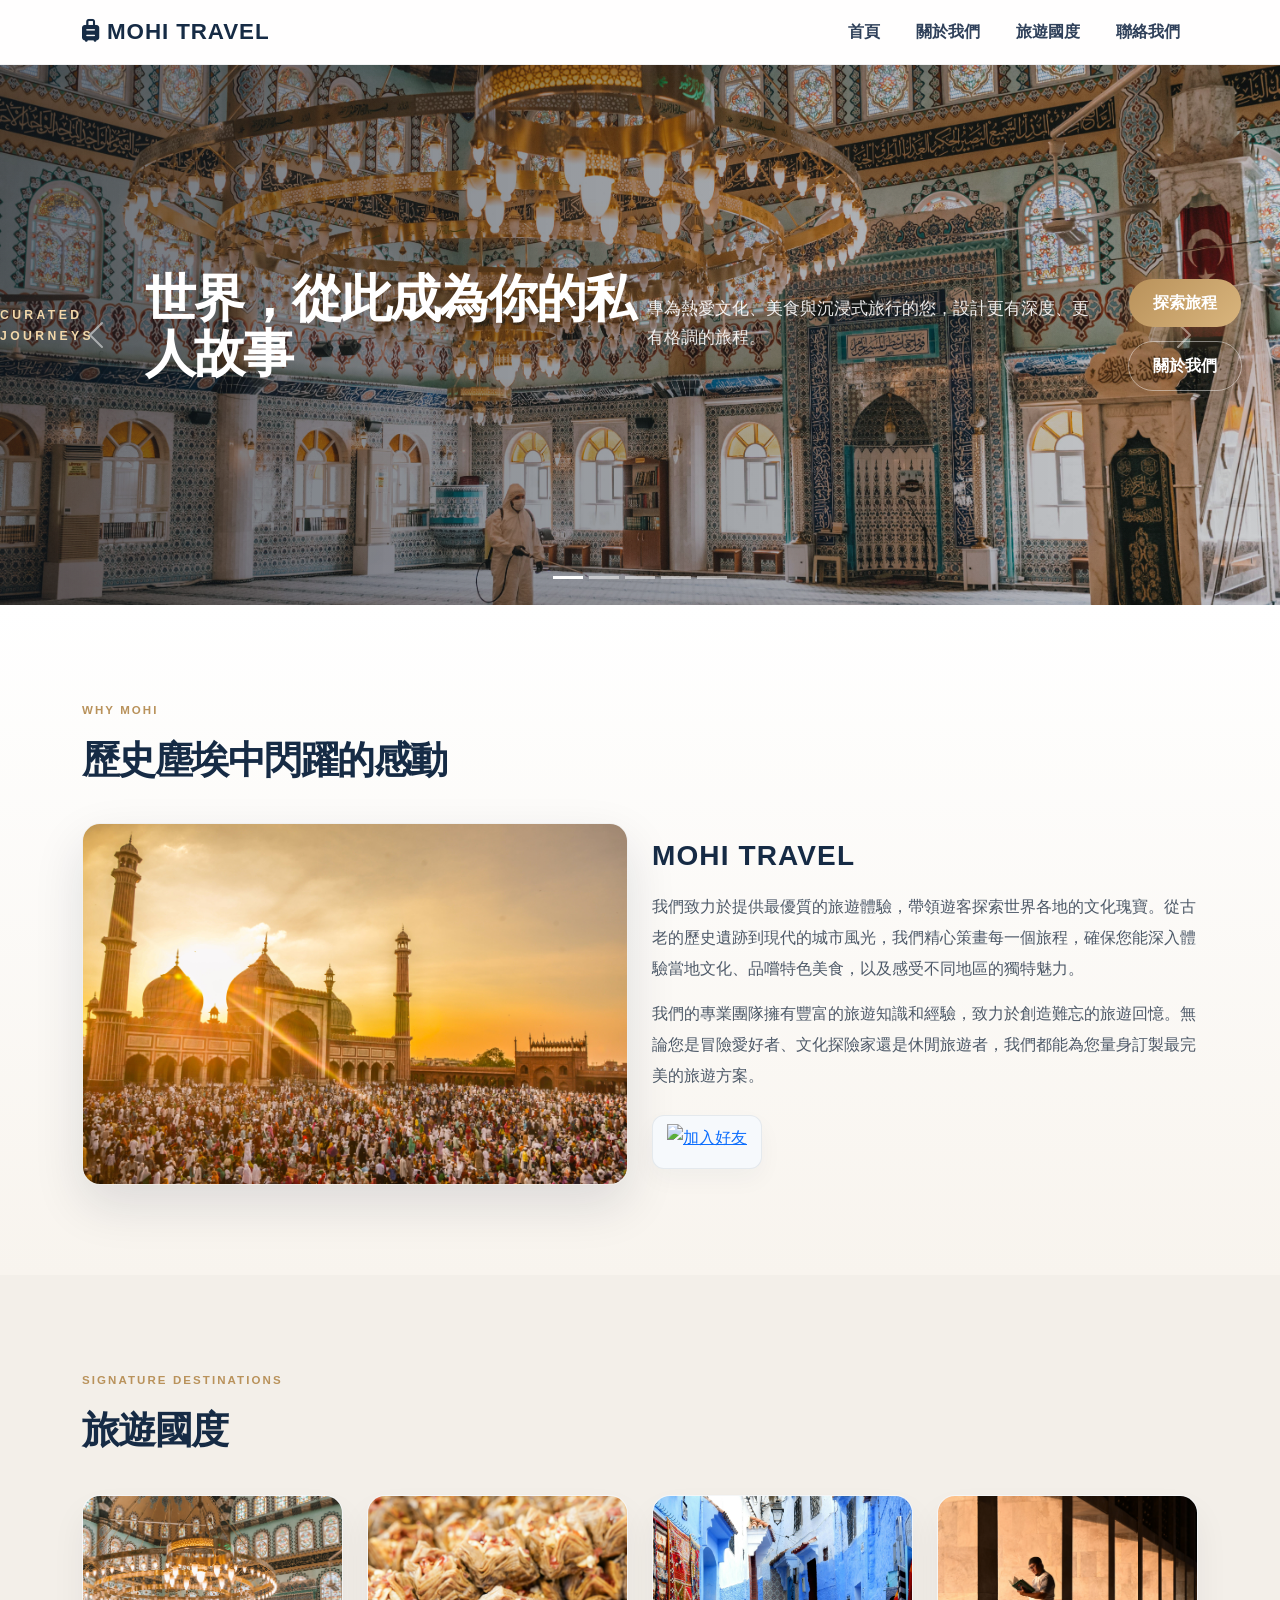
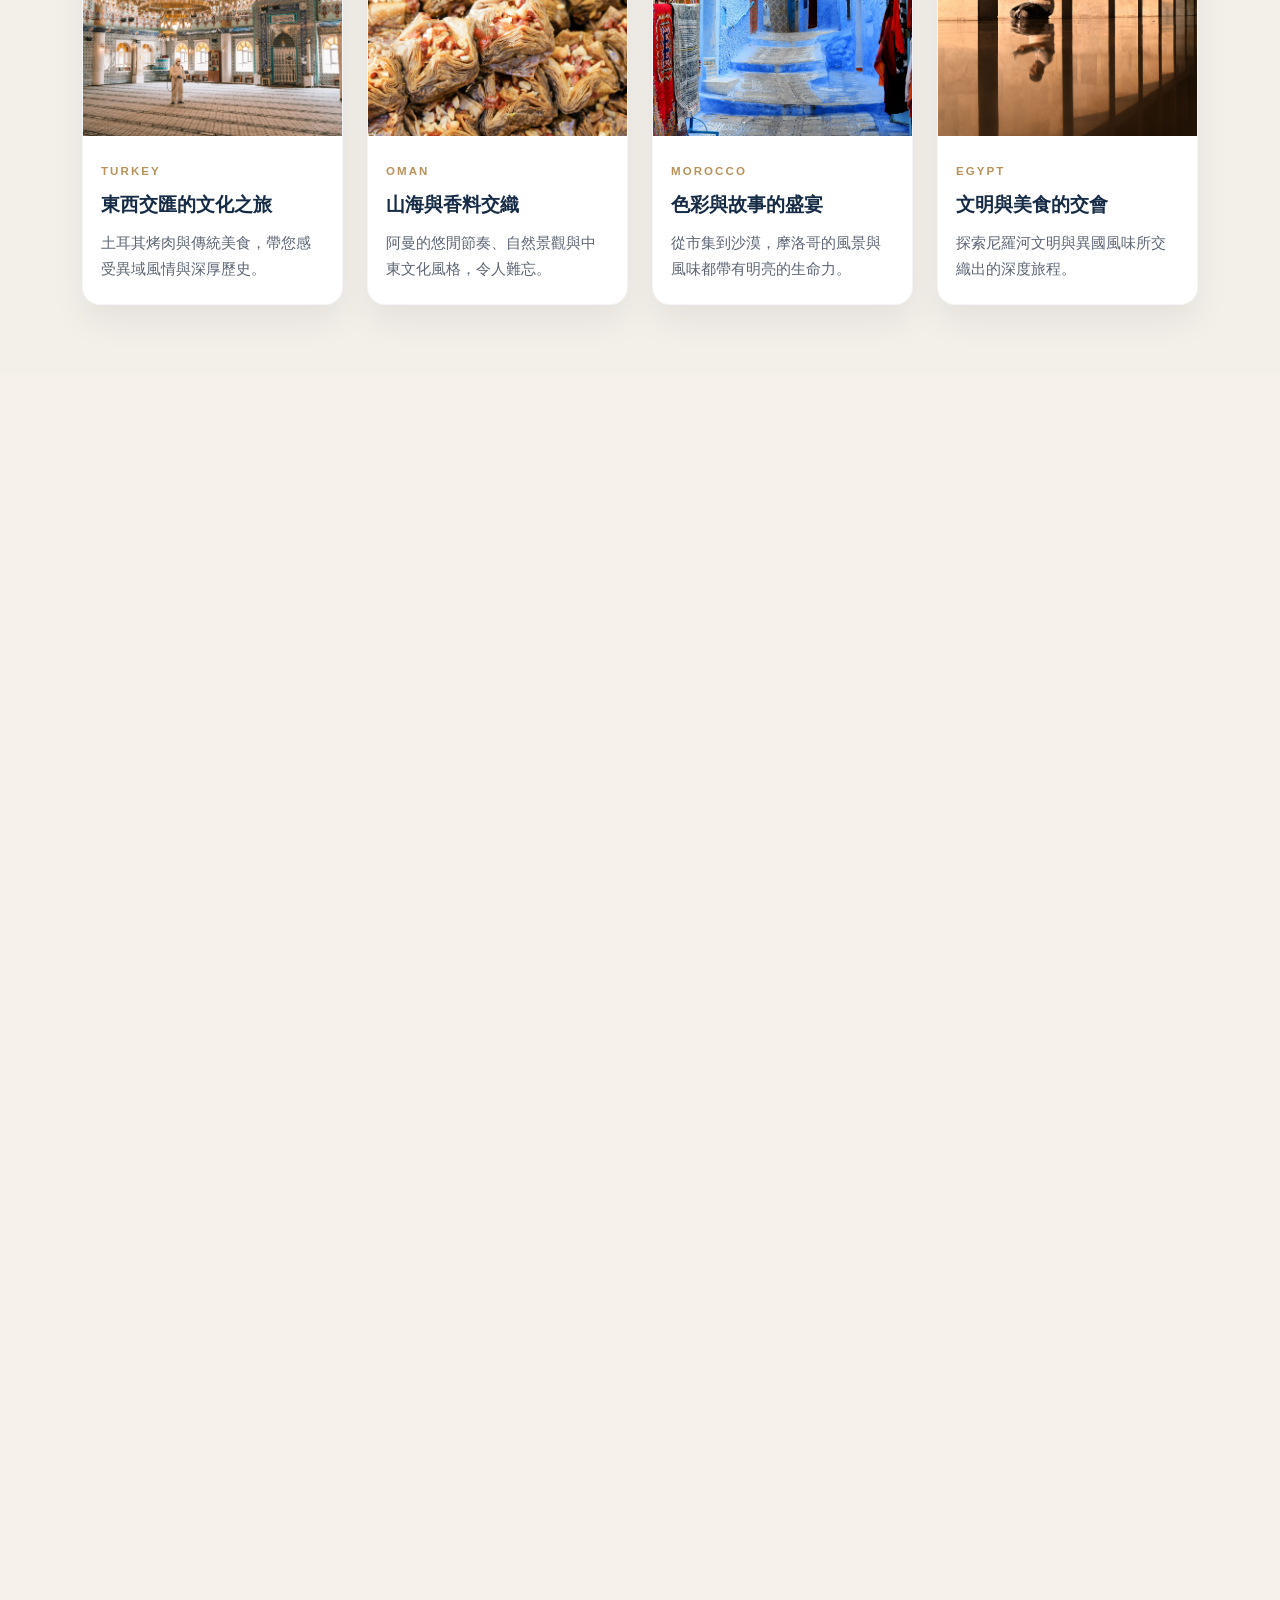
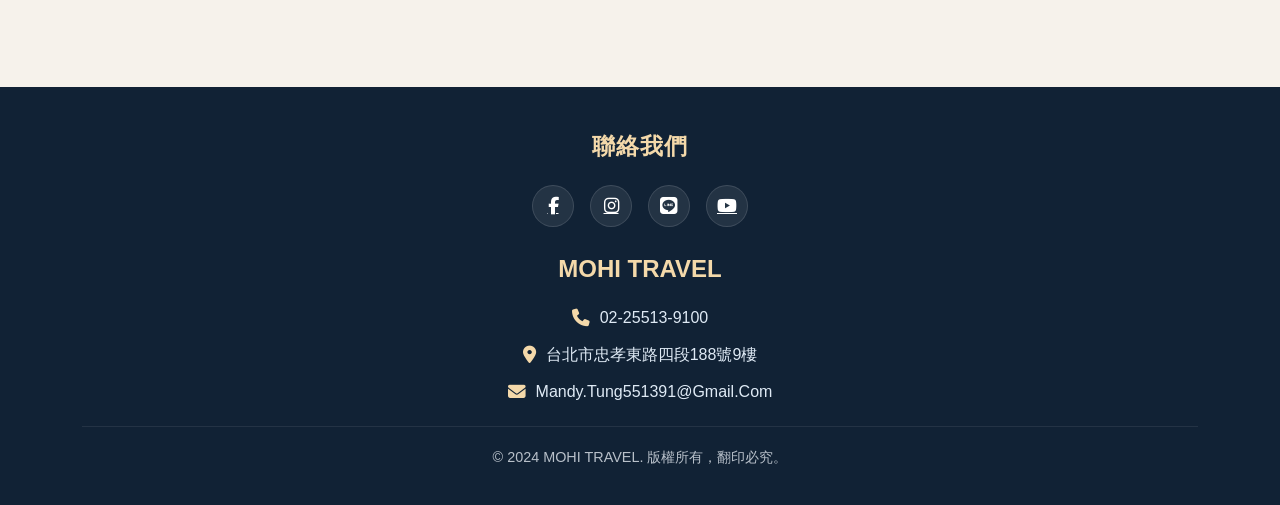
==== commit 58830c22: "Update travel landing page branding and remove cart CTA" ====
--- a/index.html
+++ b/index.html
@@ -45,9 +45,6 @@
                     <li class="nav-item">
                         <a class="nav-link" href="#contact">聯絡我們</a>
                     </li>
-                    <li class="nav-item">
-                        <a class="nav-link" href="#login">登入</a>
-                    </li>
                 </ul>
             </div>
         </div>
@@ -80,6 +77,17 @@
                     <img src="images/ARB.jpg" class="d-block w-100" alt="埃及">
                 </div>
             </div>
+
+            <div class="carousel-overlay">
+                <p class="eyebrow">Curated Journeys</p>
+                <h1>世界，從此成為你的私人故事</h1>
+                <p class="lead">專為熱愛文化、美食與沉浸式旅行的您，設計更有深度、更有格調的旅程。</p>
+                <div class="hero-actions">
+                    <a href="#products" class="btn btn-primary btn-brand">探索旅程</a>
+                    <a href="about.html" class="btn btn-outline-light btn-brand-outline">關於我們</a>
+                </div>
+            </div>
+
             <button class="carousel-control-prev" type="button" data-bs-target="#carouselExampleIndicators" data-bs-slide="prev">
                 <span class="carousel-control-prev-icon"></span>
             </button>
@@ -92,6 +100,7 @@
     <!-- About Section -->
     <section id="about" class="about-section">
         <div class="container">
+            <span class="section-tag">WHY MOHI</span>
             <h2 class="about-title">歷史塵埃中閃躍的感動</h2>
             <div class="row align-items-center">
                 <div class="col-lg-6 mb-4 mb-lg-0">
@@ -107,8 +116,8 @@
                             我們的專業團隊擁有豐富的旅遊知識和經驗，致力於創造難忘的旅遊回憶。無論您是冒險愛好者、文化探險家還是休閒旅遊者，我們都能為您量身訂製最完美的旅遊方案。
                         </p>
                     </div>
-                    <div class="about-cta mt-3">
-                        <a href="https://lin.ee/Z0IdrxL" target="_blank" rel="noopener noreferrer">
+                    <div class="about-cta mt-4">
+                        <a href="https://lin.ee/Z0IdrxL" target="_blank" rel="noopener noreferrer" class="line-button">
                             <img src="https://scdn.line-apps.com/n/line_add_friends/btn/zh-Hant.png" alt="加入好友" height="36" border="0">
                         </a>
                     </div>
@@ -120,82 +129,49 @@
     <!-- Products Section -->
     <section id="products" class="products-section">
         <div class="container">
+            <span class="section-tag">Signature Destinations</span>
             <h2 class="products-title">旅遊國度</h2>
             <div class="row g-4">
-                <!-- Turkey Card -->
-                <div class="col-md-6 col-lg-4">
-                    <div class="product-card card-turkey">
+                <div class="col-md-6 col-lg-3">
+                    <div class="product-card">
                         <img src="images/TURKEY.jpg" alt="土耳其美食" class="product-card-img">
                         <div class="product-card-body">
-                            <h5 class="product-card-title">TURKEY</h5>
-                            <p class="product-card-text">
-                                土耳其烤肉與傳統美食<br>品嚐異國風味
-                            </p>
-                        </div>
-                    </div>
-                </div>
-
-                <!-- Oman Card -->
-                <div class="col-md-6 col-lg-4">
-                    <div class="product-card card-oman">
+                            <span class="product-country">TURKEY</span>
+                            <h5 class="product-card-title">東西交匯的文化之旅</h5>
+                            <p class="product-card-text">土耳其烤肉與傳統美食，帶您感受異域風情與深厚歷史。</p>
+                        </div>
+                    </div>
+                </div>
+
+                <div class="col-md-6 col-lg-3">
+                    <div class="product-card">
                         <img src="images/pexels-anthony-rahayel-125801377-16107643.jpg" alt="阿曼美食" class="product-card-img">
                         <div class="product-card-body">
-                            <h5 class="product-card-title">OMAN</h5>
-                            <p class="product-card-text">
-                                傳統烤肉與香料盛宴<br>中東風味之旅
-                            </p>
-                        </div>
-                    </div>
-                </div>
-
-                <!-- Morocco Card -->
-                <div class="col-md-6 col-lg-4">
-                    <div class="product-card card-morocco">
+                            <span class="product-country">OMAN</span>
+                            <h5 class="product-card-title">山海與香料交織</h5>
+                            <p class="product-card-text">阿曼的悠閒節奏、自然景觀與中東文化風格，令人難忘。</p>
+                        </div>
+                    </div>
+                </div>
+
+                <div class="col-md-6 col-lg-3">
+                    <div class="product-card">
                         <img src="images/MOROCCO.jpg" alt="摩洛哥美食" class="product-card-img">
                         <div class="product-card-body">
-                            <h5 class="product-card-title">MOROCCO</h5>
-                            <p class="product-card-text">
-                                摩洛哥塔吉鍋盛宴<br>北非美食文化
-                            </p>
-                        </div>
-                    </div>
-                </div>
-
-                <!-- Iran Card -->
-                <div class="col-md-6 col-lg-4">
-                    <div class="product-card card-iran">
-                        <img src="images/IRAN.jpg" alt="伊朗美食" class="product-card-img">
-                        <div class="product-card-body">
-                            <h5 class="product-card-title">IRAN</h5>
-                            <p class="product-card-text">
-                                波斯烤串與香飯<br>千年美食傳統
-                            </p>
-                        </div>
-                    </div>
-                </div>
-
-                <!-- Egypt Card -->
-                <div class="col-md-6 col-lg-4">
-                    <div class="product-card card-egypt">
+                            <span class="product-country">MOROCCO</span>
+                            <h5 class="product-card-title">色彩與故事的盛宴</h5>
+                            <p class="product-card-text">從市集到沙漠，摩洛哥的風景與風味都帶有明亮的生命力。</p>
+                        </div>
+                    </div>
+                </div>
+
+                <div class="col-md-6 col-lg-3">
+                    <div class="product-card">
                         <img src="images/ANNA.jpg" alt="埃及美食" class="product-card-img">
                         <div class="product-card-body">
-                            <h5 class="product-card-title">EGYPT</h5>
-                            <p class="product-card-text">
-                                埃及傳統佳餚<br>尼羅河畔美食文化
-                            </p>
-                        </div>
-                    </div>
-                </div>
-
-                <!-- Saudi Arabia Card -->
-                <div class="col-md-6 col-lg-4">
-                    <div class="product-card card-saudi">
-                        <img src="images/ARB.jpg" alt="沙地阿拉伯美食" class="product-card-img">
-                        <div class="product-card-body">
-                            <h5 class="product-card-title">SAUDI ARABIA</h5>
-                            <p class="product-card-text">
-                                沙地阿拉伯傳統烤肉<br>海灣美食精華
-                            </p>
+                            <span class="product-country">EGYPT</span>
+                            <h5 class="product-card-title">文明與美食的交會</h5>
+                            <p class="product-card-text">探索尼羅河文明與異國風味所交織出的深度旅程。</p>
                         </div>
                     </div>
                 </div>
@@ -269,53 +245,9 @@
                 <p>&copy; 2024 MOHI TRAVEL. 版權所有，翻印必究。</p>
             </div>
         </div>
-        <a href="#" type="button" class="btnstyle" id="btnstyle">加入購物車</a>
     </footer>
 
     <!-- Bootstrap JS -->
     <script src="js/bootstrap.bundle.min.js"></script>
-        <script>
-        (function(){
-            var btn = document.getElementById('btnstyle') || document.querySelector('.btnstyle');
-            if(!btn) return;
-            btn.addEventListener('click', function(){
-                var eventParams = {
-                    currency: "TWD",
-                    value: 1000,
-                    coupon: "SUMMER_FUN",
-                    payment_type: "Credit Card",
-                    items: [
-                        {
-                            item_id: "SKU_12345",
-                            item_name: "Stan and Friends Tee",
-                            affiliation: "Google Merchandise Store",
-                            coupon: "SUMMER_FUN",
-                            discount: 2.22,
-                            index: 0,
-                            item_brand: "Google",
-                            item_category: "Apparel",
-                            item_category2: "Adult",
-                            item_category3: "Shirts",
-                            item_category4: "Crew",
-                            item_category5: "Short sleeve",
-                            item_list_id: "related_products",
-                            item_list_name: "Related Products",
-                            item_variant: "green",
-                            location_id: "ChIJIQBpAG2ahYAR_6128GcTUEo",
-                            price: 10.01,
-                            google_business_vertical: "retail",
-                            quantity: 3
-                        }
-                    ]
-                };
-                if (typeof gtag === 'function') {
-                    gtag('event', 'add_to_cart', eventParams);
-                } else {
-                    console.warn('gtag not defined');
-                }
-                window.location.href = 'goal.html';
-            }, false);
-        })();
-        </script>
 </body>
 </html>
--- a/css/style.css
+++ b/css/style.css
@@ -1,198 +1,320 @@
 /* General Styles */
 body {
     font-family: 'Microsoft YaHei', Arial, sans-serif;
+    background: #f6f2eb;
+    color: #1e2430;
+    line-height: 1.7;
+}
+
+img {
+    max-width: 100%;
+}
+
+.section-tag {
+    display: inline-block;
+    letter-spacing: 0.18em;
+    text-transform: uppercase;
+    font-size: 0.72rem;
+    color: #b9925b;
+    font-weight: 700;
+    margin-bottom: 16px;
 }
 
 /* Navigation Bar */
 .navbar {
-    background-color: #fff;
-    box-shadow: 0 2px 4px rgba(0,0,0,0.1);
+    background: rgba(255, 255, 255, 0.92);
+    backdrop-filter: blur(10px);
+    border-bottom: 1px solid rgba(30, 36, 48, 0.06);
+    box-shadow: 0 8px 24px rgba(18, 31, 50, 0.04);
 }
 
 .navbar-brand {
-    font-weight: bold;
-    font-size: 1.5rem;
-    color: #8B4513 !important;
+    font-weight: 700;
+    font-size: 1.4rem;
+    color: #162b45 !important;
+    letter-spacing: 0.04em;
 }
 
 .nav-link {
-    color: #2c5aa0 !important;
-    font-weight: 500;
+    color: #2f405a !important;
+    font-weight: 600;
     margin: 0 10px;
+    position: relative;
 }
 
 .nav-link:hover {
-    color: #8B4513 !important;
+    color: #b9925b !important;
 }
 
 /* Carousel */
+.carousel-section {
+    position: relative;
+    background: #fff;
+}
+
 .carousel-item {
-    height: 500px;
-    object-fit: cover;
+    height: 540px;
 }
 
 .carousel-item img {
     height: 100%;
     object-fit: cover;
+    filter: saturate(1.08) contrast(1.04);
+}
+
+.carousel::before {
+    content: "";
+    position: absolute;
+    inset: 0;
+    background: linear-gradient(90deg, rgba(9, 17, 28, 0.6), rgba(9, 17, 28, 0.2));
+    z-index: 1;
+    pointer-events: none;
+}
+
+.carousel-overlay {
+    position: absolute;
+    inset: 0;
+    display: flex;
+    align-items: center;
+    justify-content: center;
+    z-index: 2;
+    pointer-events: none;
+}
+
+.carousel-overlay > * {
+    pointer-events: auto;
+}
+
+.carousel-overlay .content-box {
+    max-width: 760px;
+    text-align: center;
+    color: #fff;
+    padding: 56px 44px;
+    border-radius: 28px;
+    background: rgba(11, 24, 39, 0.22);
+    border: 1px solid rgba(255, 255, 255, 0.18);
+    box-shadow: 0 24px 60px rgba(0, 0, 0, 0.18);
+    backdrop-filter: blur(4px);
+}
+
+.eyebrow {
+    font-size: 0.76rem;
+    letter-spacing: 0.28em;
+    text-transform: uppercase;
+    color: #f3d8aa;
+    margin-bottom: 18px;
+    font-weight: 700;
+}
+
+.carousel-overlay h1 {
+    font-size: clamp(2.2rem, 4vw, 4.2rem);
+    line-height: 1.08;
+    font-weight: 700;
+    letter-spacing: -0.04em;
+    color: #fff;
+    margin-bottom: 18px;
+}
+
+.carousel-overlay .lead {
+    font-size: 1.06rem;
+    max-width: 620px;
+    margin: 0 auto 22px;
+    color: rgba(255, 255, 255, 0.9);
+}
+
+.hero-actions {
+    display: flex;
+    justify-content: center;
+    gap: 14px;
+    flex-wrap: wrap;
+}
+
+.btn-brand {
+    background: linear-gradient(135deg, #b9925b 0%, #d9b57d 100%);
+    border: 0;
+    color: #fff;
+    border-radius: 999px;
+    padding: 12px 24px;
+    font-weight: 700;
+    box-shadow: 0 12px 28px rgba(185, 146, 91, 0.36);
+}
+
+.btn-brand:hover {
+    color: #fff;
+    opacity: 0.96;
+}
+
+.btn-brand-outline {
+    border: 1px solid rgba(255, 255, 255, 0.45);
+    border-radius: 999px;
+    color: #fff;
+    padding: 12px 24px;
+    font-weight: 600;
 }
 
 /* About Section */
 .about-section {
-    padding: 80px 0;
-    background-color: #f8f9fa;
+    padding: 90px 0;
+    background: linear-gradient(180deg, #fff 0%, #f8f4ee 100%);
 }
 
 .about-title {
-    color: #2c5aa0;
-    font-size: 2.5rem;
-    font-weight: bold;
-    text-align: center;
-    margin-bottom: 50px;
+    color: #162b45;
+    font-size: clamp(2rem, 3vw, 2.9rem);
+    font-weight: 700;
+    margin-bottom: 40px;
+    letter-spacing: -0.04em;
 }
 
 .about-image {
-    border-radius: 10px;
-    box-shadow: 0 4px 15px rgba(0,0,0,0.1);
-}
-
-.about-text {
-    padding-left: 30px;
+    border-radius: 18px;
+    box-shadow: 0 20px 50px rgba(17, 27, 48, 0.12);
+    border: 1px solid rgba(22, 43, 69, 0.05);
 }
 
 .about-text h3 {
-    color: #2c5aa0;
-    font-weight: bold;
-    margin-bottom: 20px;
+    color: #162b45;
+    font-weight: 700;
+    margin-bottom: 18px;
+    letter-spacing: 0.04em;
 }
 
 .about-text p {
-    color: #555;
-    line-height: 1.8;
-    font-size: 1.1rem;
+    color: #4d5968;
+    line-height: 1.9;
+    font-size: 1.02rem;
+    margin-bottom: 14px;
+}
+
+.line-button {
+    display: inline-flex;
+    align-items: center;
+    justify-content: center;
+    padding: 8px 14px;
+    border-radius: 12px;
+    background: #f6f9fc;
+    border: 1px solid rgba(22, 43, 69, 0.08);
+    box-shadow: 0 10px 24px rgba(22, 43, 69, 0.04);
 }
 
 /* Product Section */
 .products-section {
-    padding: 80px 0;
+    padding: 90px 0 70px;
+    background: #f3efe9;
 }
 
 .products-title {
-    color: #2c5aa0;
-    font-size: 2.5rem;
-    font-weight: bold;
-    text-align: center;
-    margin-bottom: 50px;
+    color: #162b45;
+    font-size: clamp(2rem, 3vw, 2.9rem);
+    font-weight: 700;
+    margin-bottom: 42px;
+    letter-spacing: -0.04em;
 }
 
 .product-card {
-    border-radius: 15px;
+    border-radius: 18px;
     overflow: hidden;
-    box-shadow: 0 4px 15px rgba(0,0,0,0.1);
-    transition: transform 0.3s ease;
+    box-shadow: 0 18px 34px rgba(17, 27, 48, 0.06);
+    background: #fff;
+    transition: transform 0.28s ease, box-shadow 0.28s ease;
     height: 100%;
+    border: 1px solid rgba(17, 27, 48, 0.04);
 }
 
 .product-card:hover {
-    transform: translateY(-10px);
+    transform: translateY(-8px);
+    box-shadow: 0 24px 44px rgba(17, 27, 48, 0.10);
 }
 
 .product-card-img {
-    height: 250px;
+    height: 240px;
     object-fit: cover;
 }
 
 .product-card-body {
-    padding: 20px;
-    text-align: center;
+    padding: 20px 18px 22px;
+    text-align: left;
+}
+
+.product-country {
+    display: inline-block;
+    font-size: 0.72rem;
+    letter-spacing: 0.18em;
+    text-transform: uppercase;
+    color: #b9925b;
+    font-weight: 700;
+    margin-bottom: 10px;
 }
 
 .product-card-title {
-    font-weight: bold;
-    font-size: 1.3rem;
-    color: #2c3e50;
+    font-weight: 700;
+    font-size: 1.18rem;
+    color: #162b45;
     margin-bottom: 10px;
+    line-height: 1.5;
 }
 
 .product-card-text {
-    color: #666;
-    font-size: 0.95rem;
-    line-height: 1.6;
-}
-
-/* Country Cards Specific Colors */
-.card-turkey {
-    background: linear-gradient(135deg, #87CEEB 0%, #B0E0E6 100%);
-}
-
-.card-oman {
-    background: linear-gradient(135deg, #9B7EBD 0%, #B39DDB 100%);
-}
-
-.card-morocco {
-    background: linear-gradient(135deg, #D4AF37 0%, #E8CA9E 100%);
-}
-
-.card-iran {
-    background: linear-gradient(135deg, #6FB3D5 0%, #85C1E9 100%);
-}
-
-.card-egypt {
-    background: linear-gradient(135deg, #F4A460 0%, #FFB6C1 100%);
-}
-
-.card-saudi {
-    background: linear-gradient(135deg, #FFD700 0%, #FFA500 100%);
+    color: #5d6574;
+    font-size: 0.94rem;
+    line-height: 1.75;
+    margin-bottom: 0;
 }
 
 /* Footer */
 .footer {
-    background: linear-gradient(135deg, #C5E878 0%, #D4DF96 100%);
-    padding: 40px 0 20px;
-    margin-top: 80px;
+    background: #112235;
+    color: #edf2f8;
+    padding: 46px 0 20px;
+    margin-top: 0;
 }
 
 .footer-title {
-    color: #2c5aa0;
-    font-weight: bold;
-    font-size: 1.3rem;
+    color: #f4d9aa;
+    font-weight: 700;
+    font-size: 1.45rem;
     text-align: center;
-    margin-bottom: 30px;
+    margin-bottom: 24px;
+    letter-spacing: 0.04em;
 }
 
 .social-icons {
     display: flex;
     justify-content: center;
-    gap: 20px;
-    margin-bottom: 30px;
+    gap: 16px;
+    margin-bottom: 28px;
 }
 
 .social-icons a {
     display: inline-flex;
     align-items: center;
     justify-content: center;
-    width: 50px;
-    height: 50px;
-    background-color: #1a1a1a;
+    width: 42px;
+    height: 42px;
+    background-color: rgba(255, 255, 255, 0.08);
+    border: 1px solid rgba(255, 255, 255, 0.12);
     border-radius: 50%;
-    color: white;
-    font-size: 1.5rem;
-    transition: background-color 0.3s ease;
+    color: #fff;
+    font-size: 1.1rem;
+    transition: all 0.2s ease;
 }
 
 .social-icons a:hover {
-    background-color: #2c5aa0;
+    background: #b9925b;
+    border-color: transparent;
     text-decoration: none;
 }
 
 .contact-info {
     text-align: center;
-    color: #2c5aa0;
+    color: #edf2f8;
     margin-bottom: 20px;
 }
 
-.contact-info p {
-    margin: 10px 0;
-    font-weight: 500;
+.contact-info h4 {
+    color: #f4d9aa !important;
+    font-weight: 700;
+    margin-bottom: 20px;
 }
 
 .contact-item {
@@ -201,31 +323,38 @@
     justify-content: center;
     gap: 10px;
     margin: 10px 0;
+    color: #dfeaf5;
 }
 
 .contact-item i {
-    font-size: 1.3rem;
+    font-size: 1.1rem;
+    color: #f4d9aa;
 }
 
 .copyright {
     text-align: center;
-    padding-top: 20px;
-    border-top: 2px solid rgba(44, 90, 160, 0.2);
-    color: #2c5aa0;
+    padding-top: 18px;
+    border-top: 1px solid rgba(255, 255, 255, 0.08);
+    color: rgba(237, 242, 248, 0.76);
     margin-top: 20px;
     font-size: 0.9rem;
 }
-a.btnstyle {
-  color:white;
-  background-color:hsl(50 33% 25%);
-  font-size: 50px;
-  padding: 30px 40px;
-  border:2px solid #007bff;
-  border-radius:20px;
-  cursor: pointer;
-  text-decoration: none;
-  line-height:3em;
-}
-a.btnstyle:hover {
-  background-color:#00438a;
+
+@media (max-width: 768px) {
+    .carousel-item {
+        height: 440px;
+    }
+
+    .carousel-overlay .content-box {
+        padding: 32px 22px;
+    }
+
+    .hero-actions {
+        flex-direction: column;
+    }
+
+    .btn-brand,
+    .btn-brand-outline {
+        width: 100%;
+    }
 }
